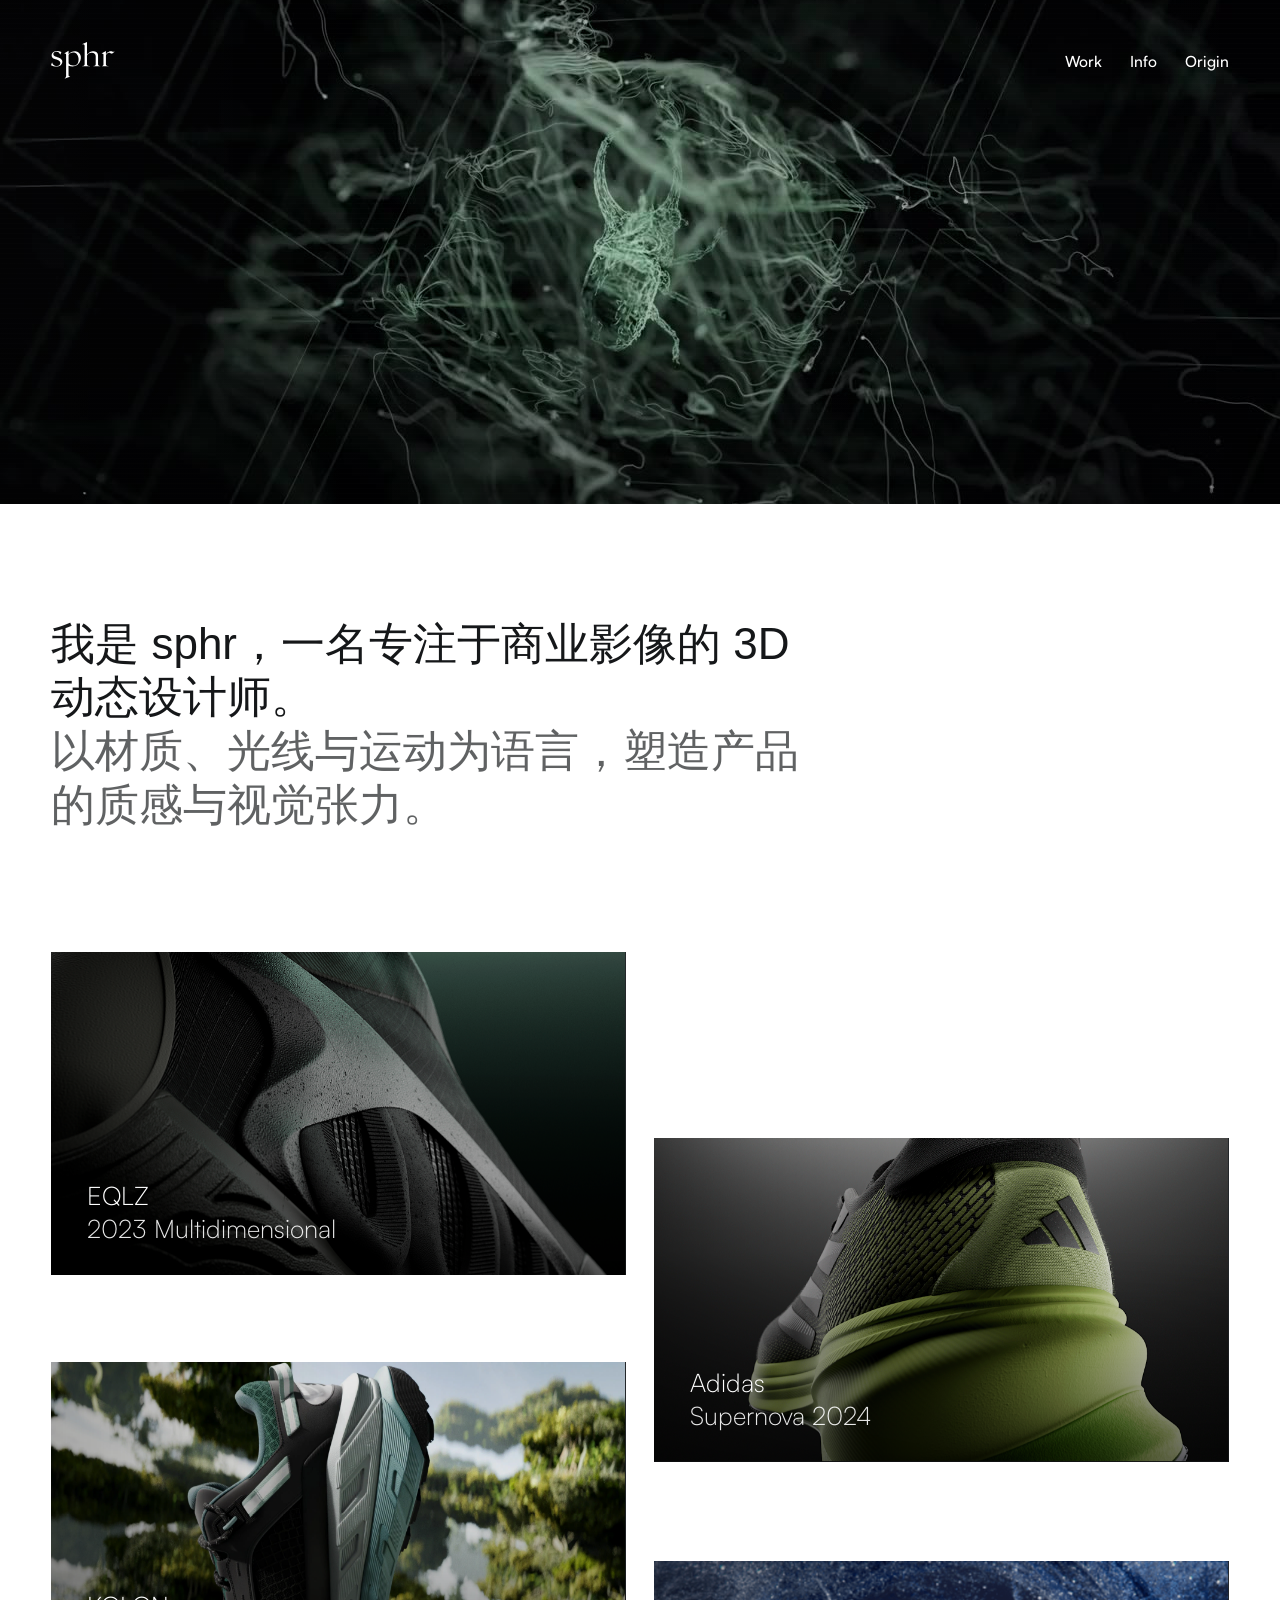
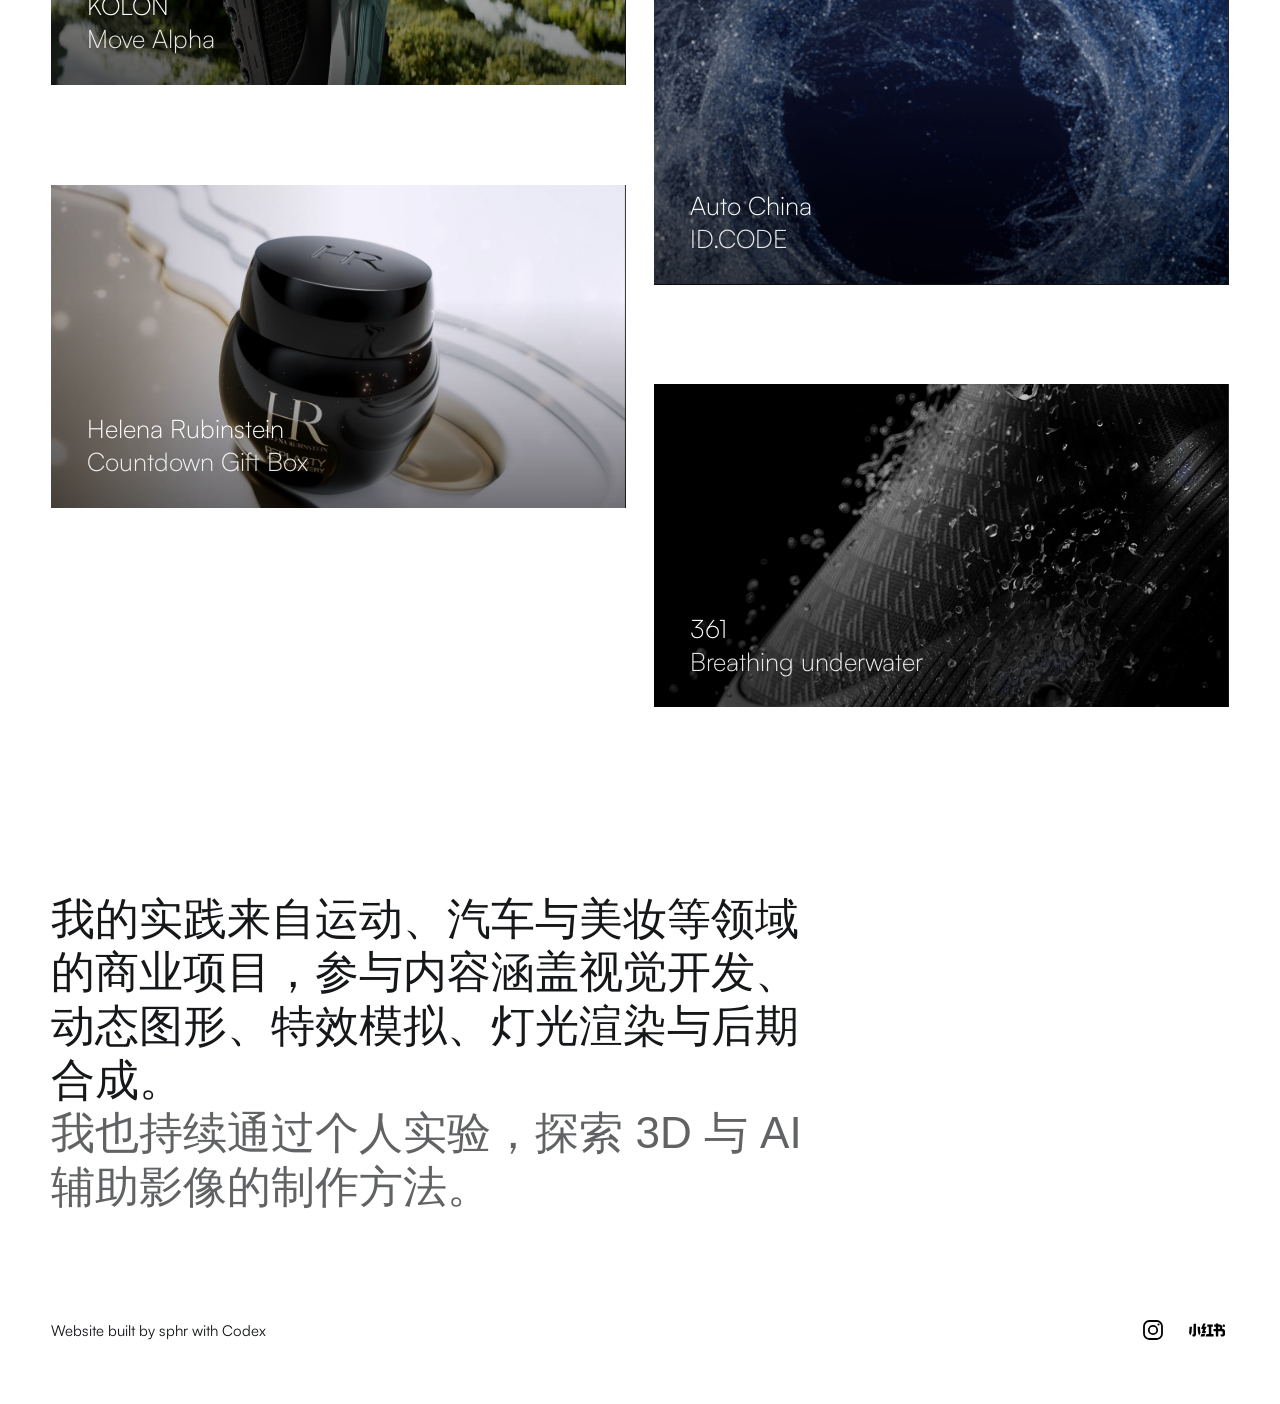
==== 361/index.html @ bd8c1bbf "Prepare canonical portfolio root for the sphr.top custom domain" ====
<!doctype html>
<html lang="zh-CN" data-entry-variant="single-document">
  <head>
    <meta charset="utf-8">
    <meta name="viewport" content="width=device-width, initial-scale=1">
    <title>sphr</title>
    <meta name="description" content="LvSchopenhauer's cinematic personal portfolio for design, technology and moving image work.">
    <link rel="icon" href="/assets/sphr.svg" type="image/svg+xml">
    <link rel="preload" as="image" href="/assets/hero-poster.jpg" fetchpriority="high">
    <style data-inline-source="css/styles.css">
@font-face {
  font-family: "Satoshi";
  src: url("/assets/fonts/satoshi/Satoshi-Light.woff2") format("woff2");
  font-weight: 300;
  font-style: normal;
  font-display: swap;
}

@font-face {
  font-family: "Satoshi";
  src: url("/assets/fonts/satoshi/Satoshi-Regular.woff2") format("woff2");
  font-weight: 400;
  font-style: normal;
  font-display: swap;
}

@font-face {
  font-family: "Satoshi";
  src: url("/assets/fonts/satoshi/Satoshi-Medium.woff2") format("woff2");
  font-weight: 500;
  font-style: normal;
  font-display: swap;
}

:root {
  --ink: #151719;
  --muted: rgba(21, 23, 25, 0.68);
  --paper: #fff;
  --white: #fff;
  --line: rgba(21, 23, 25, 0.18);
  --accent: #fe8076;
  --origin-bg: #191919;
  --origin-fg: #a3a3a3;
  --ease: cubic-bezier(0.165, 0.84, 0.44, 1);
  --pingfang: "PingFang SC", "PingFang TC", "Microsoft YaHei", "Noto Sans CJK SC", Arial, sans-serif;
  --satoshi: Satoshi, "Satoshi Regular", var(--pingfang);
}

.local-edit-link { position: fixed; bottom: 22px; right: 24px; z-index: 50; padding: 10px 16px; border: 1px solid #ffffff50; border-radius: 6px; color: #fff; background: #171b18dd; font: 12px/1.5 var(--satoshi); backdrop-filter: blur(10px); }
.local-edit-link[hidden] { display: none; }
.project-media-caption { margin: 12px 0 0; font: 13px/1.7 var(--pingfang); color: #b0b0b0; text-align: center; }
.project-video[hidden] { display: none; }
.project-player[hidden], .project-video-switch[hidden], .project-video iframe[hidden], .project-video video[hidden], .project-playback-error[hidden] { display: none; }
.editor-preview { scroll-behavior: auto; }

* {
  box-sizing: border-box;
}

html {
  scroll-behavior: smooth;
  overflow-x: hidden;
}

body {
  margin: 0;
  font-family: var(--satoshi);
  background: var(--paper);
  color: var(--ink);
  opacity: 0;
  overflow-x: hidden;
  transition: opacity 600ms ease;
}

body.loaded {
  opacity: 1;
}

body.project-active {
  background: #000;
}

body.origin-active {
  background: var(--origin-bg);
}

body.info-active {
  background: #191919;
}

body.admin-active {
  background: #f4f1eb;
}

html.menu-open,
body.menu-open {
  overflow: hidden;
}

a {
  color: inherit;
  text-decoration: none;
}

img {
  display: block;
  width: 100%;
}

.site-header {
  position: fixed;
  inset: 0 0 auto;
  z-index: 30;
  display: flex;
  align-items: center;
  justify-content: space-between;
  gap: 28px;
  padding: clamp(24px, 4vw, 42px) clamp(20px, 4vw, 52px);
  color: var(--white);
  pointer-events: none;
  transition: color 350ms ease, transform 650ms var(--ease), opacity 650ms var(--ease);
  transform: translateY(-24px);
  opacity: 0;
}

body.loaded .site-header {
  transform: translateY(0);
  opacity: 1;
}

.site-header.on-paper,
.site-header.case-mode {
  color: var(--ink);
}

body.project-active .site-header {
  color: var(--white);
}

body.origin-active .site-header {
  color: var(--origin-fg);
}

body.info-active .site-header {
  color: var(--white);
}

body.admin-active .site-header {
  color: var(--ink);
}

.brand {
  pointer-events: auto;
}

.brand {
  display: block;
  width: clamp(62px, 5vw, 82px);
  position: relative;
  z-index: 32;
  transition: opacity 300ms ease;
}

.brand img {
  display: block;
  width: 100%;
  height: auto;
  filter: invert(1);
  transition: filter 350ms ease;
}

.site-header.on-paper .brand img {
  filter: none;
}

body.origin-active .brand img {
  opacity: 0;
}

body.origin-active .brand::after {
  content: "";
  position: absolute;
  inset: 0;
  background: var(--origin-fg);
  mask: url("/assets/sphr.svg") center / contain no-repeat;
  -webkit-mask: url("/assets/sphr.svg") center / contain no-repeat;
  pointer-events: none;
}

body.info-active .site-header.on-paper .brand img,
body.info-active .brand img {
  opacity: 1;
  filter: invert(1);
}

body.info-active .brand::after {
  content: none;
}

.info-page {
  min-height: 100vh;
  background: #191919;
}

.route-status:not([hidden]) {
  min-height: 100vh;
  min-height: 100svh;
  display: grid;
  align-content: center;
  justify-items: center;
  gap: 20px;
  padding: 120px 24px 64px;
  color: #e4e4df;
  background: #000;
  font: 15px/1.6 var(--pingfang);
}

.route-status p { margin: 0; }
.route-status button {
  min-height: 44px;
  padding: 10px 24px;
  border: 1px solid #777;
  border-radius: 4px;
  background: transparent;
  color: inherit;
  font: inherit;
  cursor: pointer;
}
.route-status a { color: #aaa; font-size: 13px; }

.info-portal {
  min-height: 100vh;
  min-height: 100svh;
  display: grid;
  place-items: center;
  padding: 140px 24px 90px;
  color: #e4e4df;
}

.verse-portal {
  --cube-size: clamp(140px, 18vw, 200px);
  --cube-depth: calc(var(--cube-size) / 2);
  display: grid;
  justify-items: center;
  gap: 56px;
  padding: 28px;
  border-radius: 4px;
}

.verse-portal:focus-visible {
  outline: 1px solid #e4e4df;
  outline-offset: 12px;
}

.verse-object {
  position: relative;
  display: block;
  width: calc(var(--cube-size) * 1.5);
  height: calc(var(--cube-size) * 1.5);
  perspective: 1000px;
}

.verse-shadow {
  position: absolute;
  left: 12%;
  bottom: -8%;
  width: 76%;
  height: 18%;
  background: #000;
  border-radius: 50%;
  filter: blur(18px);
  opacity: 0.4;
  transition: transform 700ms var(--ease), opacity 700ms var(--ease);
}

.verse-cube {
  position: absolute;
  inset: 0;
  margin: auto;
  width: var(--cube-size);
  height: var(--cube-size);
  transform-style: preserve-3d;
  transform: rotateX(-17deg) rotateY(-29deg) rotateZ(-3deg);
  transition: transform 900ms var(--ease);
}

.verse-cube-face {
  position: absolute;
  inset: 0;
  display: grid;
  place-items: center;
  backface-visibility: hidden;
  border: 1px solid rgba(255, 255, 255, 0.06);
}

.verse-cube-front {
  background: linear-gradient(145deg, #e0e1dc, #bfc2ba);
  transform: translateZ(var(--cube-depth));
}

.verse-cube-front > span {
  padding-bottom: 0.12em;
  color: #70766a;
  font-size: calc(var(--cube-size) * 0.24);
  font-weight: 400;
  letter-spacing: -0.06em;
}

.verse-cube-back { background: #9b9e95; transform: rotateY(180deg) translateZ(var(--cube-depth)); }
.verse-cube-right { background: #a3a79c; transform: rotateY(90deg) translateZ(var(--cube-depth)); }
.verse-cube-left { background: #8c9185; transform: rotateY(-90deg) translateZ(var(--cube-depth)); }
.verse-cube-top { background: linear-gradient(135deg, #f3f3ee, #d6d8d0); transform: rotateX(90deg) translateZ(var(--cube-depth)); }
.verse-cube-bottom { background: #858a7e; transform: rotateX(-90deg) translateZ(var(--cube-depth)); }

.verse-label {
  display: grid;
  justify-items: center;
  gap: 10px;
}

.verse-name {
  display: inline-flex;
  align-items: center;
  gap: 9px;
  font-size: 18px;
  font-weight: 400;
  letter-spacing: -0.02em;
}

.verse-name svg {
  width: 12px;
  height: 12px;
  fill: none;
  stroke: currentColor;
  stroke-width: 1.2;
}

.verse-address {
  color: #92968e;
  font-size: 11px;
  letter-spacing: 0.08em;
}

.verse-portal:focus-visible .verse-cube {
  transform: translateY(-10px) rotateX(-24deg) rotateY(-39deg) rotateZ(-1deg);
}

@media (hover: hover) and (pointer: fine) {
  .verse-portal:hover .verse-cube {
    transform: translateY(-10px) rotateX(-24deg) rotateY(-39deg) rotateZ(-1deg);
  }

  .verse-portal:hover .verse-shadow {
    transform: scale(0.9);
    opacity: 0.28;
  }
}

@media (prefers-reduced-motion: reduce) {
  .verse-portal:hover .verse-cube,
  .verse-portal:focus-visible .verse-cube {
    transform: rotateX(-17deg) rotateY(-29deg) rotateZ(-3deg);
  }
}

.admin-page {
  min-height: 100vh;
  background: #f4f1eb;
  color: var(--ink);
  padding: clamp(96px, 10vw, 140px) clamp(20px, 3vw, 42px) 64px;
}

.admin-shell {
  display: grid;
  grid-template-columns: minmax(150px, 190px) minmax(0, 1fr);
  gap: clamp(18px, 3vw, 42px);
  max-width: 1480px;
  margin: 0 auto;
}

.admin-toolbox {
  position: sticky;
  top: 96px;
  display: grid;
  gap: 10px;
}

.admin-toolbox p:first-child {
  margin: 0 0 12px;
  color: var(--muted);
  font-size: 13px;
  letter-spacing: 0.08em;
  text-transform: uppercase;
}

.admin-project-tabs {
  display: grid;
  gap: 6px;
  margin: 0 0 12px;
}

.admin-project-tabs button {
  justify-content: start;
  text-align: left;
}

.admin-project-tabs button.active {
  background: var(--ink);
  color: var(--white);
}

.admin-form {
  display: grid;
  gap: 18px;
  min-width: 0;
}

.admin-fields {
  display: none;
}

.admin-canvas {
  overflow: hidden;
  border-radius: 8px;
  background: #050505;
  color: var(--white);
  box-shadow: 0 24px 80px rgba(21, 23, 25, 0.16);
}

.admin-canvas.placing {
  cursor: crosshair;
}

.admin-placement-ghost {
  position: fixed;
  top: 0;
  left: 0;
  z-index: 999;
  display: grid;
  place-items: center;
  width: 118px;
  height: 54px;
  border: 1px dashed rgba(21, 23, 25, 0.64);
  border-radius: 4px;
  background: rgba(244, 241, 235, 0.92);
  color: var(--ink);
  font-size: 13px;
  pointer-events: none;
}

.admin-placement-ghost.image {
  width: 154px;
  height: 88px;
}

.admin-canvas-hero {
  position: relative;
  aspect-ratio: 16 / 9;
  min-height: 320px;
  overflow: hidden;
  background: #111;
}

.admin-canvas-hero img {
  width: 100%;
  height: 100%;
  object-fit: cover;
}

.admin-canvas-hero button {
  position: absolute;
  right: 18px;
  bottom: 18px;
  min-height: 40px;
  border: 1px solid rgba(255,255,255,0.72);
  border-radius: 6px;
  background: rgba(0,0,0,0.46);
  color: var(--white);
  font: inherit;
  font-size: 13px;
  padding: 11px 13px;
  cursor: pointer;
}

.admin-canvas-story {
  display: grid;
  place-items: center;
  padding: clamp(86px, 12vw, 150px) 0 clamp(96px, 14vw, 180px);
  text-align: center;
}

.admin-canvas-story h2 {
  margin: 0 0 24px;
  font-size: clamp(31px, 3.2vw, 40px);
  line-height: 1.05;
  font-weight: 400;
  letter-spacing: 0;
}

.admin-canvas-story h2 span,
.admin-canvas-story h2 em {
  display: block;
  font-style: normal;
}

.admin-canvas-story h2 em {
  margin-bottom: 10px;
  font-weight: 400;
  color: var(--white);
}

.admin-canvas-copy {
  max-width: 520px;
  font-family: var(--pingfang);
}

.admin-canvas-copy p {
  margin: 0 auto 30px;
  color: var(--white);
  font-size: clamp(16px, 1.25vw, 18px);
  font-weight: 350;
  line-height: 1.5;
}

[contenteditable="true"] {
  outline: 1px dashed transparent;
  outline-offset: 6px;
  cursor: text;
}

[contenteditable="true"]:focus {
  outline-color: rgba(255,255,255,0.62);
}

.admin-block-editor {
  display: grid;
  gap: 12px;
  padding: 0 clamp(20px, 5vw, 70px) clamp(48px, 7vw, 92px);
}

.admin-block-header {
  display: block;
}

.admin-block-header > span {
  color: var(--muted);
  font-size: 13px;
  letter-spacing: 0.06em;
  text-transform: uppercase;
}

.admin-toolbox button,
.admin-toolbox a {
  min-height: 34px;
  border: 1px solid rgba(21, 23, 25, 0.26);
  border-radius: 6px;
  background: transparent;
  color: var(--ink);
  font: inherit;
  font-size: 13px;
  padding: 8px 10px;
  cursor: pointer;
  text-align: center;
}

.admin-toolbox button.active {
  background: var(--ink);
  color: var(--white);
}

.admin-block-list {
  display: grid;
  grid-template-columns: repeat(2, minmax(0, 1fr));
  gap: clamp(18px, 2vw, 32px);
  min-height: 180px;
  padding: 12px 0;
}

.admin-block {
  position: relative;
  display: grid;
  grid-column: span var(--block-span, 2);
  justify-self: center;
  justify-items: center;
  gap: 10px;
  width: var(--block-width, 100%);
  padding: 8px;
  border: 1px dashed transparent;
  border-radius: 4px;
  background: transparent;
  cursor: grab;
}

.admin-block.image {
  width: 100%;
}

.admin-block.image.wide-image,
.admin-block.image.centered-image {
  grid-column: 1 / -1;
  width: var(--block-width, 100%);
}

.admin-block:focus-within,
.admin-block.dragging {
  border-color: rgba(255,255,255,0.44);
}

.admin-block.dragging {
  opacity: 0.42;
}

.admin-block-remove {
  position: absolute;
  top: -12px;
  right: -12px;
  z-index: 2;
  display: grid;
  place-items: center;
  width: 26px;
  height: 26px;
  padding: 0;
  border: 1px solid rgba(255,255,255,0.34);
  border-radius: 50%;
  background: rgba(5,5,5,0.72);
  color: rgba(255,255,255,0.92);
  font: inherit;
  font-family: Arial, sans-serif;
  font-size: 15px;
  line-height: 1;
  cursor: pointer;
  opacity: 0;
  pointer-events: none;
  backdrop-filter: blur(10px);
  transition: opacity 180ms ease, transform 180ms ease, border-color 180ms ease, background 180ms ease;
}

.admin-block:hover .admin-block-remove,
.admin-block:focus-within .admin-block-remove {
  opacity: 1;
  pointer-events: auto;
}

.admin-block-remove:hover {
  border-color: rgba(255,255,255,0.72);
  background: rgba(255,255,255,0.16);
  transform: scale(1.04);
}

.admin-block-text {
  width: 100%;
  min-height: 1.5em;
  border: 0;
  background: transparent;
  color: var(--white);
  font-family: var(--pingfang);
  font-size: var(--text-size, 24px);
  font-weight: var(--text-weight, 400);
  line-height: 1.5;
  padding: 6px;
  outline: none;
  text-align: center;
  white-space: pre-wrap;
}

.admin-block-text:focus {
  outline: 1px dashed rgba(255,255,255,0.5);
  outline-offset: 4px;
}

.admin-block-text:empty::before {
  content: attr(data-placeholder);
  color: rgba(255,255,255,0.36);
}

.admin-block-controls {
  display: none;
  grid-template-columns: repeat(2, minmax(86px, 1fr));
  gap: 8px;
  width: min(260px, 100%);
  color: rgba(255,255,255,0.54);
  font-size: 11px;
  letter-spacing: 0.08em;
  text-transform: uppercase;
}

.admin-block:focus-within .admin-block-controls {
  display: grid;
}

.admin-block-controls label {
  display: grid;
  gap: 5px;
}

.admin-block-controls input,
.admin-block-controls select,
.admin-size-control select {
  width: 100%;
  min-height: 30px;
  border: 1px solid rgba(255,255,255,0.22);
  border-radius: 4px;
  background: rgba(255,255,255,0.08);
  color: var(--white);
  font: inherit;
  font-size: 12px;
  padding: 4px 6px;
}

.admin-block label > span,
.admin-block .admin-upload span {
  color: rgba(255,255,255,0.54);
  font-size: 12px;
  letter-spacing: 0.08em;
  text-transform: uppercase;
}

.admin-block input[type="file"] {
  color: rgba(255,255,255,0.74);
  font: inherit;
  font-size: 13px;
}

.admin-block img,
.admin-block video {
  width: 100%;
  aspect-ratio: var(--image-ratio, 16 / 9);
  height: auto;
  object-fit: cover;
  background: #151719;
}

.admin-size-control {
  display: grid;
  gap: 6px;
  color: rgba(255,255,255,0.54);
  font-size: 12px;
  letter-spacing: 0.08em;
  text-transform: uppercase;
}

.admin-size-control input {
  width: 100%;
}

.admin-size-control input[type="range"] {
  cursor: ew-resize;
  touch-action: pan-x;
}

.admin-actions {
  display: flex;
  flex-wrap: wrap;
  gap: 10px;
  align-items: center;
}

.admin-actions button,
.admin-actions a {
  min-height: 42px;
  border: 1px solid var(--ink);
  border-radius: 6px;
  background: var(--ink);
  color: var(--white);
  font: inherit;
  font-size: 14px;
  line-height: 1;
  padding: 13px 16px;
  cursor: pointer;
}

.admin-actions button[type="button"],
.admin-actions a {
  background: transparent;
  color: var(--ink);
}

.admin-status {
  min-height: 22px;
  margin: 0;
  color: var(--muted);
  font-size: 14px;
}

.site-nav {
  display: flex;
  gap: clamp(18px, 2.2vw, 34px);
  pointer-events: auto;
  font-family: var(--satoshi);
  font-size: clamp(14px, 1.2vw, 17px);
  font-weight: 500;
  line-height: 1.2;
}

.site-nav a:hover {
  text-decoration: underline;
}

.menu-toggle {
  display: none;
  position: relative;
  z-index: 33;
  width: 34px;
  height: 24px;
  padding: 0;
  border: 0;
  background: transparent;
  color: inherit;
  cursor: pointer;
  pointer-events: auto;
}

.menu-toggle span {
  position: absolute;
  left: 0;
  width: 34px;
  height: 2px;
  background: currentColor;
  transition: transform 300ms ease, opacity 220ms ease, top 300ms ease;
}

.menu-toggle span:nth-child(1) {
  top: 1px;
}

.menu-toggle span:nth-child(2) {
  top: 11px;
}

.menu-toggle span:nth-child(3) {
  top: 21px;
}

.hero {
  position: relative;
  height: clamp(430px, 56vh, 660px);
  min-height: 0;
  overflow: visible;
  background: transparent;
  pointer-events: none;
}

.hero-media {
  position: fixed;
  top: 0;
  left: 0;
  width: 100%;
  height: clamp(430px, 56vh, 660px);
  z-index: 1;
  pointer-events: none;
  background: transparent;
  opacity: var(--hero-media-opacity, 1);
  will-change: opacity;
}

.hero-media video,
.hero-media img {
  display: block;
  width: 100%;
  height: 100%;
  object-fit: cover;
  object-position: center;
  transform: none;
  animation: none;
  filter: saturate(0.9) contrast(1.05);
}

.hero-media::after {
  content: "";
  position: absolute;
  inset: 0;
  z-index: 2;
  background: linear-gradient(180deg, rgba(0,0,0,0.18), rgba(0,0,0,0.08) 48%, rgba(0,0,0,0.38));
  pointer-events: none;
}

.hero-play:not([hidden]) {
  position: absolute;
  left: 4vw;
  bottom: 24px;
  z-index: 4;
  display: grid;
  place-items: center;
  width: 44px;
  height: 44px;
  padding: 0;
  border: 1px solid #ffffff80;
  border-radius: 50%;
  color: #fff;
  background: #0006;
  cursor: pointer;
  pointer-events: auto;
}
.hero-play svg { width: 22px; height: 22px; fill: currentColor; }
.hero-play:focus-visible { outline: 2px solid currentColor; outline-offset: 4px; }

.scanlines {
  position: absolute;
  inset: 0;
  background:
    linear-gradient(90deg, rgba(255,255,255,0.04), transparent 28%, rgba(255,255,255,0.02) 52%, transparent),
    repeating-linear-gradient(0deg, rgba(255,255,255,0.03), rgba(255,255,255,0.03) 1px, transparent 1px, transparent 5px);
  mix-blend-mode: screen;
  opacity: calc(0.26 * var(--hero-media-opacity, 1));
  animation: shimmer 9s linear infinite;
}

main,
.site-footer {
  position: relative;
  z-index: 3;
  background: transparent;
}

.intro,
.work-grid,
.statement,
.social-links,
.research-block,
.contact-cta,
.site-footer {
  position: relative;
  z-index: 3;
}

.intro {
  font-family: var(--pingfang);
  padding: clamp(76px, 8.8vw, 116px) 4vw clamp(64px, 8.2vw, 108px);
}

.intro h1,
.intro p {
  max-width: 790px;
  margin: 0;
  font-size: clamp(30px, 3.55vw, 44px);
  line-height: 1.22;
  font-weight: 400;
  letter-spacing: 0;
}

.intro h1 {
  font-weight: 500;
}

.intro p {
  color: var(--muted);
  font-weight: 300;
}

.work-grid {
  display: flex;
  flex-wrap: wrap;
  align-items: flex-start;
  width: 100%;
  margin: 0;
  column-gap: clamp(20px, 2.25vw, 72px);
  row-gap: 0;
  padding: clamp(72px, 8vw, 118px) 4vw clamp(54px, 7vw, 92px);
  overflow: visible;
}

.project-card {
  flex: 0 0 calc((100% - clamp(20px, 2.25vw, 72px)) / 2);
  min-width: 0;
  padding: 0;
}

.project-card:nth-child(odd) {
  margin-top: clamp(-110px, -7.8vw, -74px);
}

.project-card:nth-child(even) {
  margin-top: clamp(74px, 7.8vw, 110px);
}

.project-card:first-child {
  margin-top: clamp(-96px, -6.8vw, -64px);
}

.project-card a {
  display: block;
  width: 100%;
  aspect-ratio: 16 / 9;
  padding: 0;
  border: 0;
  background: #25282b;
  color: var(--white);
  cursor: pointer;
  position: relative;
  overflow: clip;
  text-align: left;
  font: inherit;
  isolation: isolate;
  transform: translateZ(0);
  transition: transform 300ms ease-in-out;
}

.thumb {
  display: block;
  height: 100%;
  background-size: cover;
  background-position: center;
  background-repeat: no-repeat;
  transform: scale(1);
  transition: transform 4s ease-in-out, opacity 350ms ease, filter 350ms ease;
  will-change: transform;
}

.cover-1 { --cover-image: url("/assets/covers/cover_1.home.webp"); background-position: 50% 50%; }
.cover-2 { --cover-image: url("/assets/covers/cover_2.home.webp"); background-position: 50% 50%; }
.cover-3 { --cover-image: url("/assets/covers/cover_3.home.webp"); background-position: 52% 50%; }
.cover-4 { --cover-image: url("/assets/covers/cover_4.home.webp"); background-position: 50% 48%; }
.cover-5 { --cover-image: url("/assets/covers/cover_5.home.webp"); background-position: 48% 50%; }
.cover-6 {
  --cover-image: url("/assets/covers/cover_6.home.webp");
  background-size: calc(100% * 1094 / 1074) auto;
  background-position: right center;
}
.thumb.is-cover-ready { background-image: var(--cover-image); }

.project-card a::after {
  content: "";
  position: absolute;
  inset: 0;
  z-index: 1;
  background:
    linear-gradient(180deg, rgba(0,0,0,0.02) 35%, rgba(0,0,0,0.66) 100%),
    linear-gradient(90deg, rgba(0,0,0,0.34), transparent 52%);
  opacity: 0.82;
  transition: opacity 450ms ease;
  pointer-events: none;
}

.project-card a:hover,
.project-card a:focus-visible {
  transform: translateZ(0);
  outline: 0;
}

.project-card a:hover::after,
.project-card a:focus-visible::after {
  opacity: 1;
}

.project-card a:hover .thumb,
.project-card a:focus-visible .thumb {
  transform: scale(1.095);
  filter: contrast(1.06) saturate(1.04);
}

.caption {
  position: absolute;
  left: clamp(26px, 3vw, 36px);
  bottom: clamp(22px, 3vw, 30px);
  z-index: 2;
  display: flex;
  flex-direction: column;
  gap: 0;
  max-width: calc(100% - clamp(52px, 6vw, 72px));
  font-size: clamp(24px, 2vw, 30px);
  line-height: 1.28;
  transform: translateY(0);
  transition: transform 450ms ease, opacity 350ms ease;
}

.caption strong,
.caption em {
  font-style: normal;
  font-weight: 300;
  text-shadow: 0 8px 30px rgba(0,0,0,0.35);
}

.caption em {
  position: relative;
  width: max-content;
  max-width: 100%;
  color: rgba(255,255,255,0.9);
}

.caption em::after {
  content: "";
  position: absolute;
  left: 0;
  right: 0;
  bottom: -7px;
  height: 2px;
  background: #2f8cff;
  opacity: 0;
  transition: opacity 260ms ease;
}

.project-card a:hover .caption,
.project-card a:focus-visible .caption {
  transform: translateY(0);
}

.project-card a:hover .caption em::after,
.project-card a:focus-visible .caption em::after {
  opacity: 1;
}

.statement {
  font-family: var(--pingfang);
  padding: clamp(52px, 7.4vw, 96px) 4vw;
}

.statement h2 {
  max-width: 790px;
  margin: 0;
  font-size: clamp(30px, 3.55vw, 44px);
  line-height: 1.22;
  font-weight: 500;
  letter-spacing: 0;
}

.contact-cta h2 {
  max-width: 920px;
  margin: 0;
  font-size: clamp(31px, 4.2vw, 60px);
  line-height: 1.18;
  font-weight: 500;
}

.statement span {
  display: block;
  color: var(--muted);
  font-weight: 300;
}

.home-footer {
  display: flex;
  justify-content: space-between;
  align-items: center;
  gap: 24px;
  padding: 0 4vw clamp(28px, 4vw, 52px);
}

.social-links {
  display: flex;
  justify-content: flex-end;
  align-items: center;
  gap: 10px;
  padding: 0 4vw clamp(28px, 4vw, 52px);
}

.home-footer .social-links {
  padding: 0;
}

.social-links a {
  display: inline-flex;
  align-items: center;
  justify-content: center;
  width: 44px;
  height: 44px;
  border-radius: 8px;
  color: var(--ink);
  transition: opacity 160ms ease;
}

.social-links img {
  width: 24px;
  height: 24px;
  display: block;
  object-fit: contain;
}

.social-link-xiaohongshu img {
  width: 36px;
  height: 36px;
}

.social-links a:hover,
.social-links a:focus-visible {
  opacity: 0.62;
}

.social-links a:focus-visible {
  outline: 2px solid currentColor;
  outline-offset: 2px;
}

.research-block {
  display: grid;
  grid-template-columns: repeat(2, minmax(0, 1fr));
  gap: 4vw;
  width: 100%;
  max-width: 1440px;
  margin: 0 auto;
  padding: 0 4vw clamp(52px, 7vw, 88px);
}

.research-block div {
  border-top: 1px solid var(--line);
  padding-top: 20px;
}

.research-block p,
.research-block li,
.site-footer p,
.site-footer a {
  font-size: clamp(17px, 1.7vw, 22px);
  line-height: 1.45;
}

.research-block p {
  margin: 0 0 20px;
  color: var(--muted);
}

.research-block ul {
  margin: 0;
  padding: 0;
  list-style: none;
}

.research-block li {
  margin: 6px 0;
}

.contact-cta {
  padding: clamp(48px, 6.8vw, 86px) 4vw;
}

.contact-cta a {
  border-bottom: 0.08em solid var(--accent);
}

.origin-page {
  min-height: 100vh;
  background: var(--origin-bg);
  color: var(--origin-fg);
  font-family: var(--pingfang);
  --origin-margin: 20px;
  --origin-gutter: 20px;
  --origin-grid: calc(100vw - (var(--origin-margin) * 2));
  --origin-col: calc((var(--origin-grid) + var(--origin-gutter)) / 4);
  --origin-col-1: calc((var(--origin-col) * 1) - var(--origin-gutter));
  --origin-col-3: calc((var(--origin-col) * 3) - var(--origin-gutter));
  --origin-section-top: 170px;
  --origin-section-gap: 100px;
}

.origin-page p,
.origin-page h1,
.origin-page h2,
.origin-page figure {
  margin: 0;
}

.origin-page figure {
  min-width: 0;
}

.origin-page img {
  width: 100%;
  height: 100%;
  object-fit: cover;
  background: #242424;
}

.latin {
  font-family: var(--satoshi);
}

.origin-index {
  color: var(--origin-fg);
  font-family: var(--satoshi);
  font-size: clamp(12px, 1vw, 14px);
  font-weight: 400;
  line-height: 1.2;
  letter-spacing: 0.08em;
  text-transform: uppercase;
}

.origin-hero > .origin-index {
  width: var(--origin-col-1);
  padding-top: 0.18em;
  color: var(--origin-fg);
  font-size: clamp(20px, 2.1vw, 36px);
  font-weight: 500;
  line-height: 1.2;
  letter-spacing: 0;
  text-transform: none;
}

.origin-hero {
  display: flex;
  flex-wrap: wrap;
  align-items: flex-start;
  gap: 0 var(--origin-gutter);
  padding: var(--origin-section-top) var(--origin-margin) var(--origin-section-gap);
}

.origin-hero-copy {
  flex: 1 1 0;
  max-width: none;
  margin-bottom: var(--origin-section-gap);
}

.origin-hero-copy h1 {
  max-width: none;
  font-size: clamp(22px, 2vw, 34px);
  line-height: 1.42;
  font-weight: 500;
  letter-spacing: 0;
}

.origin-hero-copy h1 .latin {
  display: inline;
  font-family: var(--satoshi);
  font-weight: 500;
}

.origin-hero-copy > p:last-child {
  max-width: 680px;
  margin-top: clamp(32px, 4.6vw, 64px);
  color: var(--muted);
  font-size: clamp(20px, 1.9vw, 28px);
  line-height: 1.44;
  font-weight: 300;
}

.origin-hero-figure {
  flex: 0 0 var(--origin-col-3);
  width: var(--origin-col-3);
  max-width: none;
  margin: 0 0 var(--origin-section-gap);
}

.origin-hero-figure img {
  aspect-ratio: 4 / 3;
  filter: grayscale(1) contrast(1.05);
  object-position: center 8%;
}

.origin-page figcaption {
  max-width: 420px;
  margin-top: 12px;
  color: var(--origin-fg);
  font-family: var(--satoshi);
  font-size: clamp(11px, 0.85vw, 13px);
  line-height: 1.45;
}

.origin-thesis {
  display: grid;
  grid-template-columns: repeat(12, minmax(0, 1fr));
  column-gap: clamp(16px, 2.4vw, 34px);
  padding: clamp(70px, 9vw, 128px) 4vw;
  border-top: 1px solid var(--line);
  border-bottom: 1px solid var(--line);
}

.origin-thesis > .origin-index {
  grid-column: 1 / 4;
  padding-top: clamp(8px, 0.8vw, 12px);
}

.origin-thesis > div {
  grid-column: 4 / 12;
  max-width: 980px;
}

.origin-thesis h2 {
  font-size: clamp(28px, 4.3vw, 64px);
  line-height: 1.12;
  font-weight: 400;
  letter-spacing: 0;
}

.origin-thesis div p {
  max-width: 680px;
  margin-top: clamp(28px, 4vw, 54px);
  color: var(--muted);
  font-size: clamp(19px, 1.75vw, 26px);
  line-height: 1.48;
  font-weight: 300;
}

.origin-wordmark {
  padding: clamp(72px, 9vw, 130px) 4vw;
  overflow: hidden;
  border-bottom: 1px solid var(--line);
}

.origin-wordmark p,
.origin-wordmark strong,
.origin-wordmark em {
  display: block;
  margin: 0;
  font-family: var(--satoshi);
  line-height: 0.92;
  letter-spacing: 0;
}

.origin-wordmark p {
  color: rgba(21, 23, 25, 0.22);
  font-size: clamp(38px, 7.8vw, 118px);
  font-weight: 300;
  white-space: nowrap;
}

.origin-wordmark span {
  display: block;
  width: clamp(72px, 9vw, 132px);
  height: 1px;
  margin: clamp(24px, 4vw, 54px) 0;
  background: var(--ink);
}

.origin-wordmark strong {
  color: var(--ink);
  font-size: clamp(72px, 15vw, 230px);
  font-weight: 400;
  white-space: nowrap;
}

.origin-wordmark em {
  margin-top: clamp(18px, 2.8vw, 40px);
  color: rgba(21, 23, 25, 0.42);
  font-size: clamp(38px, 8vw, 120px);
  font-style: normal;
  font-weight: 300;
}

.origin-concepts {
  display: grid;
  grid-template-columns: repeat(12, minmax(0, 1fr));
  gap: clamp(36px, 5vw, 78px) clamp(16px, 2.4vw, 34px);
  padding: clamp(82px, 10vw, 144px) 4vw clamp(70px, 9vw, 120px);
}

.origin-concept {
  border-top: 1px solid var(--line);
  padding-top: clamp(16px, 2vw, 26px);
}

.origin-concept:nth-child(1),
.origin-concept:nth-child(3) {
  grid-column: 1 / 6;
}

.origin-concept:nth-child(2),
.origin-concept:nth-child(4) {
  grid-column: 8 / 13;
  transform: translateY(clamp(32px, 5vw, 72px));
}

.origin-concept span {
  display: block;
  color: rgba(21, 23, 25, 0.48);
  font-family: var(--satoshi);
  font-size: clamp(12px, 0.95vw, 14px);
  font-weight: 400;
  line-height: 1.2;
  letter-spacing: 0.08em;
  text-transform: uppercase;
}

.origin-concept h2 {
  margin-top: clamp(24px, 3vw, 38px);
  font-size: clamp(31px, 4.2vw, 62px);
  line-height: 1.04;
  font-weight: 500;
  letter-spacing: 0;
}

.origin-concept p {
  max-width: 580px;
  margin-top: clamp(18px, 2vw, 28px);
  color: var(--muted);
  font-size: clamp(17px, 1.45vw, 22px);
  line-height: 1.55;
  font-weight: 300;
}

.origin-archive {
  display: grid;
  grid-template-columns: repeat(12, minmax(0, 1fr));
  column-gap: clamp(16px, 2.4vw, 34px);
  row-gap: clamp(42px, 6vw, 86px);
  padding: clamp(70px, 9vw, 126px) 4vw;
  background: #efefed;
}

.origin-archive-item {
  color: var(--ink);
}

.origin-archive-book {
  grid-column: 1 / 7;
}

.origin-archive-book img {
  aspect-ratio: 1.24 / 1;
  object-fit: cover;
  object-position: center;
  filter: saturate(0.82) contrast(1.02);
}

.origin-archive-note {
  grid-column: 8 / 13;
  align-self: center;
  padding: clamp(8px, 2vw, 22px) 0;
}

.origin-archive-note h2 {
  margin-top: clamp(18px, 2.5vw, 32px);
  font-size: clamp(38px, 5.8vw, 86px);
  line-height: 0.98;
  font-weight: 400;
}

.origin-archive-note p:last-child {
  max-width: 520px;
  margin-top: clamp(22px, 3vw, 38px);
  color: var(--muted);
  font-size: clamp(18px, 1.55vw, 23px);
  line-height: 1.52;
  font-weight: 300;
}

.origin-archive-portrait {
  grid-column: 7 / 11;
}

.origin-archive-portrait img {
  aspect-ratio: 3 / 4;
  object-fit: contain;
  filter: grayscale(1) contrast(1.08);
}

.origin-close {
  padding: clamp(82px, 11vw, 160px) 4vw clamp(92px, 12vw, 170px);
}

.origin-close h2 {
  max-width: 1040px;
  font-size: clamp(42px, 6.8vw, 104px);
  line-height: 1.03;
  font-weight: 500;
  letter-spacing: 0;
}

.origin-close h2 span {
  display: block;
  color: var(--muted);
  font-weight: 300;
}

.project-page {
  position: relative;
  z-index: 3;
  min-height: 100vh;
  padding-top: 500px;
  background: #000;
  color: var(--white);
}

.project-hero {
  position: fixed;
  top: 0;
  left: 0;
  z-index: 1;
  width: 100%;
  height: 500px;
  overflow: hidden;
  background: #000;
}

.project-hero::after {
  content: "";
  position: absolute;
  inset: 0;
  z-index: 1;
  background: #000;
  opacity: calc(1 - var(--project-overlay-opacity, 1));
  pointer-events: none;
}

.project-visual {
  position: absolute;
  inset: 0;
  overflow: hidden;
  background: #000;
  will-change: opacity;
}

.project-visual img {
  height: 100%;
  object-fit: cover;
  object-position: center;
}

.project-visual img[hidden] { display: none; }

/* Remove the 20px gray strip baked into the left of this 1094px source. */
.project-visual img[src$="/assets/covers/cover_6.png"],
.project-visual img[src$="/assets/covers/cover_6.home.webp"] {
  width: calc(100% * 1094 / 1074);
  max-width: none;
  margin-left: calc(-100% * 20 / 1074);
}

.project-visual::after {
  content: "";
  position: absolute;
  inset: 0;
  background:
    linear-gradient(90deg, rgba(0,0,0,0.12), transparent 36%, rgba(255,255,255,0.18)),
    linear-gradient(180deg, transparent 68%, rgba(0,0,0,0.36));
  pointer-events: none;
}

.project-visual .scanlines {
  display: none;
}

.project-visual-b img,
.project-visual-c img,
.project-visual-d img,
.project-visual-e img,
.project-visual-f img {
  filter: none;
}

.project-scroll {
  position: absolute;
  left: 50%;
  bottom: 24px;
  z-index: 3;
  width: 18px;
  height: 18px;
  border-right: 1px solid var(--white);
  border-bottom: 1px solid var(--white);
  transform: translateX(-50%) rotate(45deg);
  will-change: opacity, transform;
}

.project-story {
  position: relative;
  z-index: 2;
  min-height: 54vh;
  display: grid;
  place-items: center;
  padding: clamp(86px, 12vw, 150px) 0 clamp(96px, 14vw, 180px);
  background: #000;
  text-align: center;
}

.eyebrow {
  margin: 0 0 12px;
  color: rgba(255,255,255,0.62);
  font-size: clamp(13px, 1vw, 15px);
}

.project-story h1 {
  margin: 0 0 24px;
  font-size: clamp(31px, 3.2vw, 40px);
  line-height: 1.05;
  font-weight: 400;
  letter-spacing: 0;
}

.project-story h1 span,
.project-story h1 em {
  display: block;
  font-style: normal;
}

.project-story h1 em {
  margin-bottom: 10px;
  font-weight: 400;
  color: var(--white);
}

.project-copy {
  max-width: 520px;
  font-family: var(--pingfang);
}

.project-copy p {
  margin: 0 auto 30px;
  font-size: clamp(16px, 1.25vw, 18px);
  font-weight: 350;
  line-height: 1.5;
  color: var(--white);
}

.project-player {
  width: 100%;
  margin-top: clamp(90px, 11.7vw, 175px);
}

.project-video-switch {
  display: flex;
  justify-content: center;
  gap: 24px;
  margin-bottom: 16px;
}

.project-video-switch button {
  padding: 6px 0;
  border: 0;
  border-bottom: 1px solid transparent;
  background: none;
  color: #999;
  font: 13px/1.5 var(--satoshi);
  cursor: pointer;
}

.project-video-switch button[aria-pressed="true"] {
  color: #fff;
  border-bottom-color: currentColor;
}

.project-video-switch button:focus-visible { outline: 1px solid #fff; outline-offset: 5px; }
.project-playback-error { color: #bbb; font: 13px/1.7 var(--pingfang); }

.project-video {
  position: relative;
  width: 100%;
  max-width: 100%;
  height: 0;
  padding-bottom: 56.25%;
  margin-top: 0;
  background: #000;
  overflow: hidden;
}

.project-video iframe,
.project-video video {
  display: block;
  position: absolute;
  top: 0;
  left: 0;
  width: 100%;
  height: 100%;
  border: 0;
  object-fit: contain;
}

.project-custom-blocks {
  position: relative;
  z-index: 2;
  display: grid;
  grid-template-columns: repeat(2, minmax(0, 1fr));
  column-gap: clamp(18px, 2vw, 32px);
  row-gap: clamp(96px, 11vw, 160px);
  width: 100%;
  max-width: 1180px;
  margin: 0 auto;
  padding: 0 4vw clamp(70px, 9vw, 120px);
  background: #000;
}

.project-custom-blocks[hidden] {
  display: none;
}

.project-custom-blocks.has-custom-spacing {
  --project-row-gap: clamp(96px, 11vw, 160px);
  row-gap: 0;
}

.project-custom-blocks.has-custom-spacing > .project-custom-block {
  margin-bottom: var(--block-gap-after, var(--project-row-gap));
}

.project-custom-block {
  grid-column: span var(--block-span, 2);
  max-width: 980px;
  width: var(--block-width, 100%);
  margin: 0 auto;
  color: var(--white);
}

.project-custom-block.image,
.project-custom-block.video {
  width: 100%;
}

.project-custom-block.image.wide-image,
.project-custom-block.image.centered-image,
.project-custom-block.video.wide-image,
.project-custom-block.video.centered-image {
  grid-column: 1 / -1;
  width: var(--block-width, 100%);
}

.project-custom-block.text {
  grid-column: 1 / -1;
  max-width: 520px;
  text-align: center;
}

.project-custom-block.text p {
  margin: 0;
  white-space: pre-wrap;
}

.project-custom-block.text.is-heading {
  font-family: var(--satoshi);
  font-size: clamp(31px, 3.2vw, 40px);
  font-weight: 400;
  line-height: 1.05;
  letter-spacing: 0;
  color: var(--white);
}

.project-custom-block.text.is-body {
  font-family: var(--pingfang);
  font-size: clamp(16px, 1.25vw, 18px);
  font-weight: 350;
  line-height: 1.5;
  letter-spacing: 0;
  color: var(--white);
}

.project-custom-block.text.is-heading:not(.has-custom-spacing-after) + .project-custom-block.text.is-body {
  margin-top: clamp(-112px, -7.5vw, -64px);
}

.project-custom-block.image img,
.project-custom-block.video video {
  width: 100%;
  aspect-ratio: var(--image-ratio, 16 / 9);
  height: auto;
  display: block;
  object-fit: cover;
  background: #111;
}

/* These three source boards contain baked-in gray strips. Correct their display
   without changing the archived artwork or the editor's content settings. */
.project-custom-block.image img[src="/assets/projects/361/04-ee1c3e223952027.680233fb20de0.webp"] {
  aspect-ratio: 1920 / 1073;
  object-fit: contain;
  object-position: top;
  background: #797979;
}

.project-custom-block.image img[src="/assets/projects/361/02-06e8ae223952027.680233fb223ee.webp"] {
  aspect-ratio: 1920 / 744;
  object-position: bottom;
}

.project-custom-block.image img[src="/assets/projects/361/06-1f254f223952027.680233fb23016.webp"] {
  aspect-ratio: 1920 / 722;
  object-position: bottom;
}

.project-return {
  position: relative;
  z-index: 2;
  display: grid;
  place-items: center;
  padding: clamp(72px, 10vw, 140px) 4vw clamp(86px, 11vw, 150px);
  background: #000;
  text-align: center;
}

.project-return a {
  position: relative;
  display: inline-block;
  justify-self: center;
  width: max-content;
  color: var(--white);
  font-family: var(--pingfang);
  font-size: 17px;
  font-weight: 400;
  line-height: 1.38;
  letter-spacing: 0;
  text-decoration: none;
}

.project-return a::after {
  content: "";
  position: absolute;
  left: 0;
  right: 0;
  bottom: -0.25em;
  height: 2px;
  background: #2f8cff;
}

.project-return a:hover,
.project-return a:focus-visible {
  color: var(--white);
}

.site-footer {
  display: grid;
  grid-template-columns: repeat(4, minmax(0, 1fr));
  width: 100%;
  max-width: 1440px;
  margin: 0 auto;
  gap: 3vw;
  padding: clamp(64px, 8vw, 110px) 4vw 42px;
}

.site-footer h3 {
  margin: 0 0 16px;
  font-size: clamp(19px, 2vw, 25px);
  font-weight: 600;
}

.site-footer p,
.site-footer a {
  display: block;
  margin: 4px 0;
  color: var(--muted);
}

.site-footer a:hover {
  color: var(--ink);
  text-decoration: underline;
}

.credit {
  margin: 0;
  color: var(--ink);
  font-size: 15px;
  font-weight: 400;
  line-height: 1;
}

.reveal {
  opacity: 0;
  transform: translateY(56px);
  transition: opacity 720ms ease, transform 900ms var(--ease);
}

.project-card.reveal {
  transform: translateY(72px);
  transition: opacity 650ms ease, transform 780ms ease;
}

.project-card.reveal:nth-child(2n) {
  transition-delay: 80ms;
}

.project-card.reveal:nth-child(3n) {
  transition-delay: 140ms;
}

.reveal.visible {
  opacity: 1;
  transform: translateY(0);
}

@keyframes drift {
  from { transform: scale(1.06) translate3d(-1.2%, -1%, 0); }
  to { transform: scale(1.12) translate3d(1.8%, 1%, 0); }
}

@keyframes shimmer {
  from { transform: translateX(-4%); }
  to { transform: translateX(4%); }
}

@media (max-width: 1349px) {
  .site-footer {
    grid-template-columns: repeat(2, minmax(0, 1fr));
    gap: 34px 4vw;
  }
}

@media (min-width: 1440px) {
  .origin-page {
    --origin-margin: 40px;
    --origin-gutter: 32px;
    --origin-grid: calc(100vw - (var(--origin-margin) * 2));
    --origin-col: calc((var(--origin-grid) + var(--origin-gutter)) / 4);
    --origin-col-1: calc((var(--origin-col) * 1) - var(--origin-gutter));
    --origin-col-3: calc((var(--origin-col) * 3) - var(--origin-gutter));
    --origin-section-top: 290px;
    --origin-section-gap: 150px;
  }
}

@media (max-width: 1023px) {
  .site-header {
    align-items: flex-start;
  }

  .site-header.menu-open {
    color: var(--ink);
  }

  .site-header.menu-open .brand {
    opacity: 0;
    pointer-events: none;
  }

  .site-header.menu-open .menu-toggle span:nth-child(1) {
    top: 11px;
    transform: rotate(45deg);
  }

  .site-header.menu-open .menu-toggle span:nth-child(2) {
    opacity: 0;
  }

  .site-header.menu-open .menu-toggle span:nth-child(3) {
    top: 11px;
    transform: rotate(-45deg);
  }

  .menu-toggle {
    display: block;
  }

  .site-nav {
    position: fixed;
    inset: 0;
    z-index: 31;
    display: flex;
    flex-direction: column;
    align-items: center;
    justify-content: center;
    gap: clamp(18px, 4vw, 32px);
    width: 100%;
    height: 100vh;
    height: 100dvh;
    padding: 96px 24px;
    background: #e0dede;
    color: var(--ink);
    font-size: clamp(28px, 7vw, 48px);
    font-weight: 500;
    line-height: 1.08;
    text-align: center;
    opacity: 0;
    visibility: hidden;
    pointer-events: none;
    transition: opacity 300ms ease, visibility 0s linear 300ms;
  }

  .site-header.menu-open .site-nav {
    opacity: 1;
    visibility: visible;
    pointer-events: auto;
    transition-delay: 0s;
  }

  .site-nav a {
    opacity: 0;
    transform: translateY(16px);
    transition: opacity 360ms ease, transform 420ms var(--ease);
  }

  .site-header.menu-open .site-nav a {
    opacity: 1;
    transform: translateY(0);
  }

  .site-header.menu-open .site-nav a:nth-child(2) {
    transition-delay: 70ms;
  }

  .site-header.menu-open .site-nav a:nth-child(3) {
    transition-delay: 140ms;
  }

  .site-header.menu-open .site-nav a:nth-child(4) {
    transition-delay: 210ms;
  }

  .work-grid {
    row-gap: 18px;
  }

  .project-card,
  .project-card.span-large,
  .project-card.span-wide {
    flex-basis: 100%;
    grid-column: 1;
    margin-top: 0;
    padding: 0;
  }

  .project-card:nth-child(odd),
  .project-card:nth-child(even),
  .project-card:first-child,
  .project-card:nth-child(2),
  .project-card:nth-child(3),
  .project-card:nth-child(5) {
    margin-top: 0;
  }

  .origin-hero,
  .origin-thesis,
  .origin-concepts,
  .origin-archive {
    grid-template-columns: repeat(6, minmax(0, 1fr));
  }

  .origin-hero {
    display: flex;
    padding-top: var(--origin-section-top);
  }

  .origin-hero > .origin-index {
    font-size: clamp(20px, 2.6vw, 26px);
  }

  .origin-hero-copy {
    max-width: none;
  }

  .origin-hero-copy h1 {
    font-size: clamp(22px, 3.2vw, 32px);
    max-width: none;
  }

  .origin-hero-figure {
    max-width: none;
  }

  .origin-hero-figure img {
    aspect-ratio: 4 / 3;
    object-position: center 8%;
  }

  .origin-thesis > .origin-index,
  .origin-thesis > div {
    grid-column: 1 / 7;
  }

  .origin-concept:nth-child(1),
  .origin-concept:nth-child(2),
  .origin-concept:nth-child(3),
  .origin-concept:nth-child(4),
  .origin-archive-book,
  .origin-archive-note,
  .origin-archive-portrait {
    grid-column: 1 / 7;
    transform: none;
  }

  .origin-archive-portrait {
    max-width: 62vw;
    margin-left: auto;
  }
}

@media (max-width: 767px) {
  .hero {
    height: clamp(360px, 52vh, 500px);
  }

  .hero-media {
    height: clamp(360px, 52vh, 500px);
  }

  .research-block,
  .site-footer {
    grid-template-columns: 1fr;
  }

  .site-footer {
    gap: 34px;
  }

  .origin-page {
    --origin-margin: 20px;
    --origin-gutter: 20px;
    --origin-grid: calc(100vw - (var(--origin-margin) * 2));
    --origin-col: calc((var(--origin-grid) + var(--origin-gutter)) / 4);
    --origin-col-1: var(--origin-grid);
    --origin-col-3: var(--origin-grid);
    --origin-section-top: 110px;
    --origin-section-gap: 50px;
  }

  .origin-hero {
    display: block;
    padding: var(--origin-section-top) var(--origin-margin) var(--origin-section-gap);
  }

  .origin-hero > .origin-index {
    width: 100%;
    padding-top: 0;
    margin-bottom: 25px;
    font-size: clamp(20px, 6vw, 24px);
    line-height: 1.2;
  }

  .origin-hero-copy {
    margin-bottom: var(--origin-section-gap);
  }

  .origin-hero-copy h1 {
    font-size: clamp(22px, 6.6vw, 28px);
    line-height: 1.42;
  }

  .origin-hero-figure {
    width: 100%;
    margin-bottom: var(--origin-section-gap);
  }

  .origin-hero-figure img {
    aspect-ratio: 4 / 3;
    object-position: center 8%;
  }

  .origin-thesis,
  .origin-wordmark,
  .origin-concepts,
  .origin-archive,
  .origin-close {
    padding-left: 20px;
    padding-right: 20px;
  }

  .origin-thesis h2 {
    font-size: clamp(32px, 9.2vw, 48px);
  }

  .origin-thesis div p {
    font-size: 17px;
  }

  .origin-wordmark p {
    font-size: clamp(30px, 10vw, 42px);
  }

  .origin-wordmark strong {
    font-size: clamp(58px, 18vw, 84px);
  }

  .origin-wordmark em {
    font-size: clamp(34px, 11vw, 48px);
  }

  .origin-concepts {
    display: block;
  }

  .origin-concept + .origin-concept {
    margin-top: 52px;
  }

  .origin-concept h2 {
    font-size: clamp(34px, 10vw, 48px);
  }

  .origin-concept p,
  .origin-archive-note p:last-child {
    font-size: 17px;
  }

  .origin-archive {
    display: block;
  }

  .origin-archive-note,
  .origin-archive-portrait {
    margin-top: 54px;
  }

  .origin-archive-portrait {
    max-width: none;
  }

  .origin-close h2 {
    font-size: clamp(38px, 11vw, 60px);
  }

  .admin-page {
    padding-top: 104px;
  }

  .admin-shell {
    grid-template-columns: 1fr;
  }

  .admin-toolbox {
    position: static;
    grid-template-columns: repeat(2, minmax(0, 1fr));
  }

  .admin-actions button,
  .admin-actions a {
    flex: 1 1 140px;
    text-align: center;
  }

  .admin-block-header {
    align-items: stretch;
    flex-direction: column;
  }

  .admin-block-header div {
    width: 100%;
  }

  .admin-block-list,
  .project-custom-blocks {
    grid-template-columns: 1fr;
  }

  .admin-block,
  .project-custom-block {
    grid-column: 1;
  }

  .project-custom-blocks.has-custom-spacing > .project-custom-block {
    margin-bottom: var(--block-gap-after-mobile, var(--project-row-gap));
  }

}

@media (min-width: 1024px) {
  .project-page {
    padding-top: 750px;
  }

  .project-hero {
    height: 750px;
  }
}

/* Project content keeps its desktop composition; tablet and phone get their own rhythm. */
@media (max-width: 1023px) {
  .project-story {
    padding-top: clamp(72px, 10vw, 108px);
    padding-bottom: 96px;
  }

  .project-story h1,
  .project-copy {
    width: min(520px, calc(100% - 48px));
    min-width: 0;
  }

  .project-video {
    margin-top: 80px;
  }

  .project-custom-blocks {
    row-gap: 80px;
    padding-inline: clamp(24px, 4vw, 40px);
  }

  .project-custom-blocks.has-custom-spacing {
    --project-row-gap: 80px;
    row-gap: 0;
  }

  .project-custom-blocks.has-custom-spacing > .project-custom-block {
    margin-bottom: calc(var(--block-gap-after, var(--project-row-gap)) * 0.85);
  }

  .project-custom-block.text.is-heading:not(.has-custom-spacing-after) + .project-custom-block.text.is-body {
    margin-top: -44px;
  }
}

@media (max-width: 767px) {
  .project-story {
    padding-bottom: 64px;
  }

  .project-video {
    margin-top: 56px;
  }

  .project-custom-blocks {
    row-gap: 64px;
    padding-bottom: 64px;
  }

  .project-custom-blocks.has-custom-spacing {
    --project-row-gap: 64px;
    row-gap: 0;
  }

  .project-custom-blocks.has-custom-spacing > .project-custom-block {
    margin-bottom: calc(var(--block-gap-after-mobile, var(--project-row-gap)) * 0.65);
  }

  .project-custom-block.image,
  .project-custom-block.video {
    width: 100%;
  }

  .project-custom-block.text.is-heading:not(.has-custom-spacing-after) + .project-custom-block.text.is-body {
    margin-top: -20px;
  }
}

@media (prefers-reduced-motion: reduce) {
  *,
  *::before,
  *::after {
    animation-duration: 0.001ms !important;
    animation-iteration-count: 1 !important;
    scroll-behavior: auto !important;
    transition-duration: 0.001ms !important;
  }
}

</style>
    <style data-inline-source="css/typography.css">
/* Installed fonts only: no Apple font files are redistributed with the website. */
@font-face { font-family: 'Portfolio PingFang'; src: local('PingFangSC-Ultralight'), local('苹方_特细'); font-weight: 200; font-style: normal; font-display: swap; }
@font-face { font-family: 'Portfolio PingFang'; src: local('PingFangSC-Light'), local('苹方_细体'); font-weight: 300; font-style: normal; font-display: swap; }
@font-face { font-family: 'Portfolio PingFang'; src: local('PingFangSC-Regular'), local('苹方_常规'); font-weight: 400; font-style: normal; font-display: swap; }
@font-face { font-family: 'Portfolio PingFang'; src: local('PingFangSC-Medium'), local('苹方_中等'); font-weight: 500; font-style: normal; font-display: swap; }
@font-face { font-family: 'Portfolio PingFang'; src: local('PingFangSC-Semibold'), local('苹方_粗体'); font-weight: 700; font-style: normal; font-display: swap; }
@font-face { font-family: 'Portfolio PingFang'; src: local('苹方_特粗'); font-weight: 900; font-style: normal; font-display: swap; }
@font-face { font-family: 'Portfolio SF Pro'; src: local('SF Pro'), local('SFPro-Regular'); font-weight: 100 900; font-style: normal; font-display: swap; }
.mixed-typography { white-space: pre-wrap; overflow-wrap: break-word; font-kerning: normal; font-optical-sizing: auto; font-synthesis: none; }
.mixed-typography .type-cjk { font-family: 'Portfolio PingFang', 'PingFang SC', 'Microsoft YaHei', sans-serif; }
.mixed-typography .type-latin { font-family: 'Portfolio SF Pro', 'SF Pro', 'SF Pro Text', -apple-system, BlinkMacSystemFont, 'Segoe UI', sans-serif; }
/* Override heading spans used by the original title layout: runs remain inline. */
.project-story h1 .mixed-typography > span { display: inline; margin: 0; font-size: inherit; color: inherit; }

/* Override saved desktop pixel values only in the project page at narrow widths. */
@media (max-width: 1023px) {
  .project-page .has-responsive-typography {
    font-size: var(--responsive-font-size) !important;
    line-height: var(--responsive-line-height) !important;
    letter-spacing: var(--responsive-letter-spacing) !important;
  }
}

</style>
  </head>
  <body>
    <header class="site-header" data-header>
      <a class="brand" href="/" aria-label="Back to home">
        <img src="/assets/sphr.svg" alt="Sphr">
      </a>
      <button class="menu-toggle" type="button" aria-label="Toggle navigation" aria-expanded="false" aria-controls="primary-navigation" data-menu-toggle>
        <span></span>
        <span></span>
        <span></span>
      </button>
      <nav class="site-nav" id="primary-navigation" aria-label="Primary navigation" data-site-nav>
        <a href="/#moving">Work</a>
        <a href="/info">Info</a>
        <a href="/origin">Origin</a>
      </nav>
    </header>

    <main id="top" data-home-page>
      <section class="hero" aria-label="Portfolio hero">
        <div class="hero-media" data-hero-media aria-hidden="true">
          <video muted loop playsinline preload="none" poster="/assets/hero-poster.jpg">
            <source data-src="/assets/hero_new_compressed.mp4" type="video/mp4">
          </video>
          <div class="scanlines"></div>
          <button class="hero-play" type="button" data-hero-play hidden aria-label="播放背景视频">
            <svg viewBox="0 0 24 24" aria-hidden="true"><path d="m9 6 9 6-9 6Z"/></svg>
          </button>
        </div>
      </section>

      <section id="content" class="intro reveal">
        <h1>我是 sphr，一名专注于商业影像的 3D 动态设计师。</h1>
        <p>
          以材质、光线与运动为语言，塑造产品的质感与视觉张力。
        </p>
      </section>

      <section id="moving" class="work-grid" aria-label="Selected work">
        <article class="project-card reveal" data-project="eqlz" data-reveal="repeat-from-top">
          <a href="/eqlz">
            <span class="thumb cover-1"></span>
            <span class="caption">
              <strong>EQLZ</strong>
              <em>2023 Multidimensional</em>
            </span>
          </a>
        </article>
        <article class="project-card reveal" data-project="supernova" data-reveal="repeat-from-top">
          <a href="/supernova">
            <span class="thumb cover-2"></span>
            <span class="caption">
              <strong>Adidas</strong>
              <em>Supernova 2024</em>
            </span>
          </a>
        </article>
        <article class="project-card reveal" data-project="kolon" data-reveal="repeat-from-top">
          <a href="/kolon">
            <span class="thumb cover-3"></span>
            <span class="caption">
              <strong>KOLON</strong>
              <em>Move Alpha</em>
            </span>
          </a>
        </article>
        <article class="project-card reveal" data-project="auto" data-reveal="repeat-from-top">
          <a href="/auto">
            <span class="thumb cover-4"></span>
            <span class="caption">
              <strong>Auto China</strong>
              <em>ID.CODE</em>
            </span>
          </a>
        </article>
        <article class="project-card reveal" data-project="helena" data-reveal="repeat-from-top">
          <a href="/helena">
            <span class="thumb cover-5"></span>
            <span class="caption">
              <strong>Helena Rubinstein</strong>
              <em>Countdown Gift Box</em>
            </span>
          </a>
        </article>
        <article class="project-card reveal" data-project="361" data-reveal="repeat-from-top">
          <a href="/361">
            <span class="thumb cover-6"></span>
            <span class="caption">
              <strong>361</strong>
              <em>Breathing underwater</em>
            </span>
          </a>
        </article>
      </section>

      <section id="immersive" class="statement reveal">
        <h2>
          我的实践来自运动、汽车与美妆等领域的商业项目，参与内容涵盖视觉开发、动态图形、特效模拟、灯光渲染与后期合成。
          <span>我也持续通过个人实验，探索 3D 与 AI 辅助影像的制作方法。</span>
        </h2>
      </section>

      <footer class="home-footer" data-home-footer>
        <p class="credit">Website built by sphr with Codex</p>
        <nav class="social-links" aria-label="Social links">
          <a class="social-link-instagram" href="https://www.instagram.com/fbmarkkk/" target="_blank" rel="noopener noreferrer" aria-label="Instagram">
            <img src="/assets/social-instagram.svg" alt="" width="24" height="24">
          </a>
          <a class="social-link-xiaohongshu" href="https://xhslink.cn/o/3bJI2GT29qv" target="_blank" rel="noopener noreferrer" aria-label="小红书">
            <img src="/assets/social-xiaohongshu.svg" alt="" width="36" height="36">
          </a>
        </nav>
      </footer>

    </main>

    <main class="origin-page" data-origin-page hidden>
      <section class="origin-hero" aria-label="sphr origin">
        <p class="origin-index">Why Sphr</p>
        <div class="origin-hero-copy">
          <h1>
            <span class="latin">sphr</span> 来自 <span class="latin">Schopenhauer</span>。对我来说，他不只是一个我读过的哲学家。他更像是一个入口——让我第一次意识到，世界可以被用另一种角度观看。通过他，我开始重新理解欲望、痛苦、死亡和艺术。很多原本抽象的东西，变得更近、更重，也更真实。
          </h1>
        </div>
        <figure class="origin-hero-figure">
          <img src="/assets/origin/schopenhauer-portrait.jpg" alt="Arthur Schopenhauer portrait photograph by J. Schaefer, 1859">
        </figure>
      </section>
    </main>

    <main class="info-page" data-info-page hidden>
      <section class="info-portal" aria-label="Independent projects">
        <a class="verse-portal" href="https://verse.sphr.top/" target="_blank" rel="noopener noreferrer" aria-label="打开 Verse，另一个个人项目（新窗口）">
          <span class="verse-object" aria-hidden="true">
            <span class="verse-shadow"></span>
            <span class="verse-cube">
              <span class="verse-cube-face verse-cube-front"><span>v.</span></span>
              <span class="verse-cube-face verse-cube-back"></span>
              <span class="verse-cube-face verse-cube-right"></span>
              <span class="verse-cube-face verse-cube-left"></span>
              <span class="verse-cube-face verse-cube-top"></span>
              <span class="verse-cube-face verse-cube-bottom"></span>
            </span>
          </span>
          <span class="verse-label">
            <span class="verse-name">Verse <svg viewBox="0 0 16 16" aria-hidden="true"><path d="M4 12 12 4M4 4h8v8"/></svg></span>
            <span class="verse-address">verse.sphr.top</span>
          </span>
        </a>
      </section>
    </main>

    <main class="admin-page" data-admin-page hidden><p class="editor-loading">正在载入作品编辑器…</p></main>

    <main class="project-page" data-project-page hidden>
      <section class="project-hero" aria-label="Project motion preview">
        <div class="project-visual" data-project-visual>
          <img alt="" data-project-image hidden fetchpriority="high" decoding="async">
          <div class="scanlines"></div>
        </div>
        <a class="project-scroll" href="#project-story" aria-label="Scroll to project story"></a>
      </section>

      <section id="project-story" class="project-story">
        <h1>
          <span data-project-title>Project Title</span>
          <em data-project-service>Project Type</em>
        </h1>
        <div class="project-copy">
          <p data-project-copy>
            A focused project story about the approach, production logic and
            visual system.
          </p>
          <p data-project-secondary>
            The visual direction moves from fast experiments into a precise
            system: composition, material, motion rhythm and interface behavior
            are tested before the final experience is assembled.
          </p>
        </div>
        <div class="project-player" data-project-player>
          <div class="project-video-switch" data-project-video-switch hidden role="group" aria-label="播放线路">
            <button type="button" data-video-mode="vimeo" aria-pressed="true">Vimeo</button>
            <button type="button" data-video-mode="backup" aria-pressed="false">备用播放</button>
          </div>
        <div class="project-video iframe-wrapper standard-play">
          <iframe
            title="vimeo-player"
            data-project-video
            loading="lazy"
            src="about:blank"
            width="640"
            height="360"
            frameborder="0"
            referrerpolicy="strict-origin-when-cross-origin"
            allow="autoplay; fullscreen; picture-in-picture; clipboard-write; encrypted-media; web-share"></iframe>
          <video data-project-native hidden controls playsinline preload="none" aria-label="项目主片备用播放"></video>
        </div>
          <p class="project-playback-error" data-project-playback-error hidden role="status">备用视频暂时未能加载，请稍后重试。</p>
        </div>
      </section>

      <section class="project-custom-blocks" data-project-blocks hidden></section>

      <nav class="project-return" aria-label="Project navigation">
        <a href="/">回到主页</a>
      </nav>

    </main>

    <section class="route-status" data-route-status hidden aria-live="polite" aria-label="作品加载状态">
      <p data-route-status-message>正在加载作品…</p>
      <button type="button" data-route-retry hidden>重新加载</button>
      <a href="/">回到主页</a>
    </section>

    <script id="startup-guard">
      (function () {
        var state = window.__sphrStartup = { version: '20261030-independent-routes', stage: 'html-ready', errors: [], warnings: [], fallback: false };
        function record(message, source, optional) {
          var bucket = optional ? state.warnings : state.errors;
          if (bucket.length >= 6) return;
          bucket.push({ message: String(message || 'Unknown script error').slice(0, 240), source: source || '' });
        }
        window.addEventListener('error', function (event) {
          var target = event.target;
          if (target && target.tagName === 'SCRIPT') {
            var src = target.src || '';
            var external = src && src.indexOf(location.origin + '/') !== 0;
            record('Script resource failed', external ? src.split('/')[2] : (target.getAttribute('src') || '').split('?')[0], external);
          } else if (event.message) {
            var externalError = event.filename && event.filename.indexOf(location.origin + '/') !== 0;
            record(event.message, externalError ? 'third-party' : event.filename ? event.filename.slice(location.origin.length).split('?')[0] : '', externalError);
          }
        }, true);
        window.addEventListener('unhandledrejection', function (event) {
          record(event.reason && event.reason.message ? event.reason.message : event.reason);
        });
        setTimeout(function () {
          if (document.body.classList.contains('loaded')) return;
          state.fallback = true;
          document.body.classList.add('loaded');
          var reveals = document.querySelectorAll('[data-home-page] .reveal');
          for (var index = 0; index < reveals.length; index++) reveals[index].classList.add('visible');
          var covers = document.querySelectorAll('.work-grid .thumb');
          for (var cover = 0; cover < covers.length; cover++) covers[cover].classList.add('is-cover-ready');
        }, 8000);
      }());
    </script>
    <script type="module" data-inline-source="startup-modules">
// A paragraph owns spacing; script runs own their font family and weight.
const CN_WEIGHTS = [[200, 'ExtraLight · 特细'], [300, 'Light · 细体'], [400, 'Regular · 常规'], [500, 'Medium · 中等'], [700, 'Bold · 粗体'], [900, 'Heavy · 特粗']];
const EN_WEIGHTS = [[100, 'Ultralight · 100'], [200, 'Thin · 200'], [300, 'Light · 300'], [400, 'Regular · 400'], [500, 'Medium · 500'], [600, 'Semibold · 600'], [700, 'Bold · 700'], [800, 'Heavy · 800'], [900, 'Black · 900']];
const bounded = (value, fallback, min, max) => value === '' || value == null || !Number.isFinite(Number(value)) ? fallback : Math.max(min, Math.min(max, Number(value)));

function typographyDefaults(fontSize = 18, fontWeight = 400, heading = false) {
  const weight = Math.round(fontWeight / 100) * 100;
  const cnWeight = CN_WEIGHTS.map(([w]) => w).reduce((a,b) => Math.abs(a-weight) <= Math.abs(b-weight) ? a : b);
  return { fontSize, cnWeight, enWeight: Math.min(900, Math.max(100, weight)), lineHeight: heading ? 115 : 150, lineHeightUnit: '%', letterSpacing: 0, letterSpacingUnit: 'px', align: 'center' };
}

function normalizeTypography(value = {}, defaults = typographyDefaults()) {
  const lineHeightUnit = value.lineHeightUnit === 'px' ? 'px' : '%';
  const letterSpacingUnit = value.letterSpacingUnit === '%' ? '%' : 'px';
  return {
    fontSize: bounded(value.fontSize, defaults.fontSize, 12, 120),
    cnWeight: CN_WEIGHTS.map(([w]) => w).reduce((a,b) => Math.abs(a-bounded(value.cnWeight, defaults.cnWeight, 200, 900)) <= Math.abs(b-bounded(value.cnWeight, defaults.cnWeight, 200, 900)) ? a : b),
    enWeight: Math.min(900, Math.max(100, Math.round(bounded(value.enWeight, defaults.enWeight, 100, 900) / 100) * 100)),
    lineHeight: bounded(value.lineHeight, defaults.lineHeight, lineHeightUnit === '%' ? 80 : 8, lineHeightUnit === '%' ? 300 : 300),
    lineHeightUnit,
    letterSpacing: bounded(value.letterSpacing, defaults.letterSpacing, letterSpacingUnit === '%' ? -10 : -3, letterSpacingUnit === '%' ? 50 : 20),
    letterSpacingUnit,
    align: ['left', 'center', 'right'].includes(value.align) ? value.align : defaults.align
  };
}

function splitScriptRuns(text) {
  return (String(text || '').match(/[\p{Script=Latin}\p{Mark}\u0000-\u007f\u00a0-\u00bf]+|[^\p{Script=Latin}\p{Mark}\u0000-\u007f\u00a0-\u00bf]+/gu) || [])
    .map(text => ({ text, script: /^[\p{Script=Latin}\p{Mark}\u0000-\u007f\u00a0-\u00bf]/u.test(text) ? 'latin' : 'cjk' }));
}

function cssTypography(value) {
  const style = normalizeTypography(value);
  return { fontSize: `${style.fontSize}px`, lineHeight: style.lineHeightUnit === '%' ? String(style.lineHeight / 100) : `${style.lineHeight}px`, letterSpacing: style.letterSpacingUnit === '%' ? `${style.letterSpacing / 100}em` : `${style.letterSpacing}px`, textAlign: style.align };
}

function renderTypography(node, text, value) {
  node.classList.add('mixed-typography');
  for (const property of ['fontSize', 'lineHeight', 'letterSpacing', 'textAlign']) node.style[property] = '';
  for (const property of ['--responsive-font-size', '--responsive-line-height', '--responsive-letter-spacing']) node.style.removeProperty(property);
  const style = value ? normalizeTypography(value) : null;
  node.classList.toggle('has-responsive-typography', Boolean(style));
  if (style) {
    Object.assign(node.style, cssTypography(style));
    // The editor stores desktop values. Narrow screens interpolate to a readable minimum.
    const minimum = style.fontSize <= 20 ? Math.max(12, style.fontSize * 8 / 9) : Math.max(20, style.fontSize * 0.75);
    const slope = (style.fontSize - minimum) / (1024 - 390);
    node.style.setProperty('--responsive-font-size', `clamp(${minimum}px, ${minimum - 390 * slope}px + ${slope * 100}vw, ${style.fontSize}px)`);
    node.style.setProperty('--responsive-line-height', String(style.lineHeightUnit === 'px' ? style.lineHeight / style.fontSize : style.lineHeight / 100));
    node.style.setProperty('--responsive-letter-spacing', `${style.letterSpacingUnit === 'px' ? style.letterSpacing / style.fontSize : style.letterSpacing / 100}em`);
  }
  const inheritedWeight = getComputedStyle(node).fontWeight;
  const fragment = document.createDocumentFragment();
  for (const run of splitScriptRuns(text)) {
    const span = document.createElement('span');
    span.className = `type-${run.script}`;
    span.lang = run.script === 'latin' ? 'en' : 'zh-CN';
    span.textContent = run.text;
    span.style.fontWeight = String(style ? (run.script === 'latin' ? style.enWeight : style.cnWeight) : inheritedWeight);
    fragment.append(span);
  }
  node.replaceChildren(fragment);
}


function normalizeBlockSpacing(value) {
  if (value == null || value === '' || !['number', 'string'].includes(typeof value) || !Number.isFinite(Number(value))) return undefined;
  return Math.round(Math.max(0, Math.min(400, Number(value))));
}

// Follow the existing two-column grid. Images sharing a row also share its gap.
function blockRowSpacing(blocks) {
  const rows = [];
  let row = [], columns = 0;
  const flush = () => { if (row.length) rows.push(row); row = []; columns = 0; };
  blocks.forEach((block, index) => {
    const span = block.span === 1 ? 1 : 2;
    if (columns + span > 2) flush();
    row.push(index); columns += span;
    if (columns === 2) flush();
  });
  flush();
  const result = [];
  rows.forEach((indices, rowIndex) => {
    const custom = indices.map(index => normalizeBlockSpacing(blocks[index].spacingAfter)).filter(value => value !== undefined);
    const gap = rowIndex === rows.length - 1 ? 0 : custom.length ? Math.max(...custom) : undefined;
    indices.forEach(index => { result[index] = { gap, custom: custom.length > 0 }; });
  });
  return result;
}



if (window.__sphrStartup) window.__sphrStartup.stage = 'module-evaluating';

const header = document.querySelector("[data-header]");
const menuToggle = document.querySelector("[data-menu-toggle]");
const siteNav = document.querySelector("[data-site-nav]");
const hero = document.querySelector(".hero");
const heroMedia = document.querySelector("[data-hero-media]");
const introCopy = document.querySelector(".intro p");
const homePage = document.querySelector("[data-home-page]");
const homeFooter = document.querySelector("[data-home-footer]");
const homeVideo = document.querySelector('.hero video');
const homeVideoSource = homeVideo?.querySelector('source[data-src]');
const homePlay = document.querySelector('[data-hero-play]');
let homePosterReady;
const originPage = document.querySelector("[data-origin-page]");
const infoPage = document.querySelector("[data-info-page]");
const adminPage = document.querySelector("[data-admin-page]");
const projectPage = document.querySelector("[data-project-page]");
const projectHero = document.querySelector(".project-hero");
const projectVisual = document.querySelector("[data-project-visual]");
const projectImage = document.querySelector("[data-project-image]");
const projectScroll = document.querySelector(".project-scroll");
const projectTitle = document.querySelector("[data-project-title]");
const projectService = document.querySelector("[data-project-service]");
const projectClient = document.querySelector("[data-project-client]");
const projectCopy = document.querySelector("[data-project-copy]");
const projectSecondary = document.querySelector("[data-project-secondary]");
const projectVideo = document.querySelector("[data-project-video]");
const projectPlayer = document.querySelector('[data-project-player]');
const projectNative = document.querySelector('[data-project-native]');
const projectVideoSwitch = document.querySelector('[data-project-video-switch]');
const projectPlaybackError = document.querySelector('[data-project-playback-error]');
let activeProjectPlayback;
const projectBlocks = document.querySelector("[data-project-blocks]");
const projects = {
  eqlz: {
    title: "Multidimensional",
    client: "EQLZ",
    visual: "project-visual-a",
    image: "/assets/covers/cover_1.png",
    video: "https://player.vimeo.com/video/1022825186?h=a8ec0282e8&title=0&byline=0&portrait=0&badge=0",
    copy: "A close product study built around texture, compression and a controlled flash of green.",
    secondary: "The direction holds the object at a monumental scale, letting material detail and light gradients carry the rhythm before the wider brand system opens up."
  },
  supernova: {
    title: "Supernova 2024",
    client: "Adidas",
    visual: "project-visual-b",
    image: "/assets/covers/cover_2.png",
    video: "https://player.vimeo.com/video/1078557961?h=a8ec0282e8&title=0&byline=0&portrait=0&badge=0",
    copy: "A floating footwear composition set against an impossible landscape, balancing product clarity with a surreal environmental read.",
    secondary: "The frame keeps the silhouette legible while the reflected terrain adds a sense of movement, depth and outdoor performance without becoming literal."
  },
  kolon: {
    title: "MOVE ALPHA",
    client: "KOLON",
    visual: "project-visual-c",
    image: "/assets/projects/kolon/10-board.webp",
    video: "https://player.vimeo.com/video/1074185659?title=0&byline=0&portrait=0&badge=0",
    copy: "KOLON MOVE ALPHA 是一支以自然能量为主题的登山鞋 CG 宣传片。影片从鞋款的三种配色出发，构建森林矩阵、沙漠与火山熔岩三个幻想空间，将产品外观与自然环境中的形态、材质和运动相结合，呈现充满想象力的户外世界。",
    secondary: "我负责沙漠篇大部分镜头的 CG 制作，依据既定分镜完成场景搭建、摄像机动画、特效模拟、灯光材质、渲染及后期合成，并参与箭头标识与微粒交互效果的前期视觉开发。"
  },
  auto: {
    title: "ID. CODE",
    client: "Volkswagen",
    visual: "project-visual-d",
    image: "/assets/covers/cover_4.png",
    video: "https://player.vimeo.com/video/1079755480?h=b0377a1ee5&title=0&byline=0&portrait=0&badge=0",
    copy: "本项目为大众 ID. CODE 概念车在 2024 北京车展的展示制作数字艺术影像。作品以粒子、液体与金属三种视觉语言，呈现材料的流动、形态变化与光泽，并与现场的实体车辆和 LED 展陈空间相结合，形成围绕产品展开的动态视觉体验。",
    secondary: "我参与了粒子与液体部分的制作，完成其中大部分粒子模拟、动画和摄像机工作，并负责材质、灯光、Redshift 渲染，以及 AE 中的剪辑与合成。摄像机动画依据既定分镜完成。"
  },
  helena: {
    title: "Countdown Gift Box",
    client: "Helena Rubinstein",
    visual: "project-visual-e",
    image: "/assets/covers/cover_5.png",
    video: "https://player.vimeo.com/video/1079682226?h=1d4e238bca&title=0&byline=0&portrait=0&badge=0",
    copy: "这是为赫莲娜限量倒数礼盒制作的节日宣传影片。画面以白色层叠形态、金色流体与黑金礼盒构成视觉基调，通过蜡烛、护肤产品和礼盒展开的镜头，呈现节日礼赠的仪式感。",
    secondary: "我负责片中的金属流体与蜡烛火焰 Pyro 模拟，并依据既定分镜完成礼盒展开动画、Hero 镜头的布置和渲染。主要制作工具为 Houdini、Redshift 与 After Effects。"
  },
  361: {
    title: "Breathing underwater",
    client: "361",
    visual: "project-visual-f",
    image: "/assets/covers/cover_6.png",
    video: "https://player.bilibili.com/player.html?bvid=BV1Pexe6uE9q&p=1&autoplay=0&danmaku=0",
    copy: "本项目为 361° 第八代防水跑鞋制作数字影像，以“水下呼吸”为视觉概念，将鞋款置于悬浮的水立方中，通过水体包裹与破水亮相的过程，呈现产品兼顾防水与透气的特性。",
    secondary: "我负责雨滴落在鞋面的相关镜头制作，涵盖雨滴模拟、材质、灯光、渲染与合成。主要使用 Houdini、Redshift 和 After Effects，重点控制雨滴的真实质感，以及落点与溅落节奏。"
  }
};

const projectSlugs = new Set(Object.keys(projects));
const appRoutes = new Set(["", "origin", "info", "admin", ...projectSlugs]);
const editableProjectSlugs = ["eqlz", "supernova", "kolon", "auto", "helena", "361"];
// Independent media host: the backup must not depend on Vimeo or Cloudflare.
for (const slug of editableProjectSlugs) projects[slug].videoFallback = `https://lvschopenhauer.github.io/portfolio/network-test/assets/films/${slug}.mp4`;
const editableProjectData = {};
const projectRequests = new Map();
const localEditorHost = ['127.0.0.1', 'localhost'].includes(location.hostname);
const routeStatus = document.querySelector('[data-route-status]');
const routeStatusMessage = document.querySelector('[data-route-status-message]');
const routeRetry = document.querySelector('[data-route-retry]');
let navigationVersion = 0;
let lastViewedProjectSlug = editableProjectSlugs[0];

function rememberViewedProject(slug) {
  lastViewedProjectSlug = slug;
  try {
    window.sessionStorage.setItem("sphr.lastProjectSlug", slug);
  } catch {
    // The in-memory slug still keeps same-session navigation aligned.
  }
}

function getLastViewedProjectSlug() {
  try {
    return window.sessionStorage.getItem("sphr.lastProjectSlug") || lastViewedProjectSlug;
  } catch {
    return lastViewedProjectSlug;
  }
}

function getEditableProjectStorageKey(slug) {
  return `sphr.project.${slug}`;
}

function getEditableProjectApi(slug = "") {
  return slug ? `/api/projects/${slug}` : "/api/projects";
}

async function fetchJson(url) {
  const controller = new AbortController();
  const timeout = setTimeout(() => controller.abort(), 20000);
  try {
    const response = await fetch(url, { cache: 'no-store', signal: controller.signal });
    if (!response.ok) throw new Error('Project data request failed');
    const contentType = response.headers.get('content-type') || '';
    if (contentType.includes('text/html')) throw new Error('Project data response was not JSON');
    return await response.json();
  } finally {
    clearTimeout(timeout);
  }
}

async function loadEditableProject(slug) {
  if (!projectSlugs.has(slug)) throw new Error('Unknown project');
  if (editableProjectData[slug]) return editableProjectData[slug];
  if (projectRequests.has(slug)) return projectRequests.get(slug);

  const request = (async () => {
    let project;
    if (localEditorHost) {
      try {
        project = await fetchJson(getEditableProjectApi(slug));
      } catch { /* A local static preview may not provide the editor API. */ }
    }
    if (!project) project = await fetchJson(`/data/${slug}.json`);
    if (!project || typeof project !== 'object' || Array.isArray(project) || !Object.keys(project).length) {
      throw new Error('Project data was empty or invalid');
    }
    // A newer editor preview/save arriving during this request takes precedence.
    if (!editableProjectData[slug]) editableProjectData[slug] = project;
    return editableProjectData[slug];
  })();
  projectRequests.set(slug, request);
  try {
    return await request;
  } catch (error) {
    if (editableProjectData[slug]) return editableProjectData[slug];
    throw error;
  } finally {
    if (projectRequests.get(slug) === request) projectRequests.delete(slug);
  }
}

function readEditableProject(slug) {
  if (editableProjectData[slug]) return editableProjectData[slug];

  try {
    const stored = window.localStorage.getItem(getEditableProjectStorageKey(slug));
    return stored ? JSON.parse(stored) : {};
  } catch {
    return {};
  }
}

function getProject(slug) {
  const project = { ...projects[slug], ...readEditableProject(slug) };
  if (project.video === '' || /^https:\/\/player\.bilibili\.com\//.test(project.video)) project.videoFallback = '';
  if (typeof project.image === "string") {
    project.image = project.image.replace(/^https?:\/\/(?:127\.0\.0\.1|localhost):\d+(\/assets\/)/, "$1");
    // Full-frame derivatives preserve the detail hero's crop at every viewport.
    const fullFrameCovers = {
      '/assets/covers/cover_1.png': '/assets/covers/cover_1.detail.webp',
      '/assets/covers/cover_2.png': '/assets/covers/cover_2.detail.webp',
      '/assets/covers/cover_3.png': '/assets/covers/cover_3.home.webp',
      '/assets/uploads/1793258782764-64fd59176e8268-cover_3.png': '/assets/covers/cover_3.home.webp',
      '/assets/covers/cover_4.png': '/assets/covers/cover_4.home.webp',
      '/assets/covers/cover_5.png': '/assets/covers/cover_5.home.webp',
      '/assets/covers/cover_6.png': '/assets/covers/cover_6.home.webp'
    };
    project.image = fullFrameCovers[project.image] || project.image;
  }
  return project;
}

function getMediaLayout(block) {
  if (block.type !== "image" && block.type !== "video") return "full";
  return block.layout === "half" ? "half" : "full";
}

function getBlockSpan(block) {
  return (block.type === "image" || block.type === "video") && getMediaLayout(block) === "half" ? 1 : 2;
}

function getBlockWidth(block) {
  if (block.type !== "image" && block.type !== "video") return "100%";
  return `${Math.min(100, Math.max(50, Number(block.size) || 50))}%`;
}

function shouldCenterHalfImage(block, index, blocks) {
  if ((block.type !== "image" && block.type !== "video") || getBlockSpan(block) !== 1) return false;
  const halfImagesBefore = blocks
    .slice(0, index)
    .filter((candidate) => (candidate.type === "image" || candidate.type === "video") && getBlockSpan(candidate) === 1).length;
  const halfImagesAfter = blocks
    .slice(index + 1)
    .filter((candidate) => (candidate.type === "image" || candidate.type === "video") && getBlockSpan(candidate) === 1).length;
  return halfImagesAfter === 0 && halfImagesBefore % 2 === 0;
}

function getTextFontSize(block) {
  return Math.min(72, Math.max(14, Number(block.fontSize) || 24));
}

function getTextFontWeight(block) {
  return Math.min(700, Math.max(300, Number(block.fontWeight) || 400));
}

function getImageRatio(block) {
  return block.ratio || "16 / 9";
}

let renderedBlocksSnapshot = null;
function renderProjectBlocks(blocks = []) {
  if (!projectBlocks) return;
  const snapshot = JSON.stringify(blocks);
  if (snapshot === renderedBlocksSnapshot) return;
  renderedBlocksSnapshot = snapshot;
  projectBlocks.innerHTML = "";

  const visibleBlocks = blocks.filter((block) => block.content);
  projectBlocks.hidden = visibleBlocks.length === 0;
  projectBlocks.classList.toggle('has-custom-spacing', visibleBlocks.some(block => normalizeBlockSpacing(block.spacingAfter) !== undefined));
  const rowSpacing = blockRowSpacing(visibleBlocks.map((block, index) => ({
    span: shouldCenterHalfImage(block, index, visibleBlocks) ? 2 : getBlockSpan(block), spacingAfter: block.spacingAfter
  })));
  const mobileSpacing = blockRowSpacing(visibleBlocks.map(block => ({ span: 2, spacingAfter: block.spacingAfter })));

  visibleBlocks.forEach((block, index) => {
    const item = document.createElement("article");
    item.className = `project-custom-block ${block.type}`;
    if (block.type === "text") {
      item.classList.add(getTextFontSize(block) >= 24 ? "is-heading" : "is-body");
    }
    if ((block.type === "image" || block.type === "video") && getMediaLayout(block) === "full") item.classList.add("wide-image");
    if (shouldCenterHalfImage(block, index, visibleBlocks)) item.classList.add("centered-image");
    item.style.setProperty("--block-span", String(getBlockSpan(block)));
    item.style.setProperty("--block-width", getBlockWidth(block));
    item.style.setProperty("--text-size", `${getTextFontSize(block)}px`);
    item.style.setProperty("--text-weight", String(getTextFontWeight(block)));
    item.style.setProperty("--image-ratio", getImageRatio(block));
    if (rowSpacing[index].gap !== undefined) item.style.setProperty('--block-gap-after', `${rowSpacing[index].gap}px`);
    if (mobileSpacing[index].gap !== undefined) item.style.setProperty('--block-gap-after-mobile', `${mobileSpacing[index].gap}px`);
    item.classList.toggle('has-custom-spacing-after', rowSpacing[index].custom);
    if (block.type === 'text' && block.textStyle === 'custom') {
      item.style.fontSize = `clamp(14px, ${getTextFontSize(block) / 12}vw, ${getTextFontSize(block)}px)`;
      item.style.fontWeight = String(getTextFontWeight(block));
    }

    if (block.type === "text") {
      const paragraph = document.createElement("p");
      item.append(paragraph);
      projectBlocks.append(item);
      renderTypography(paragraph, block.content, block.typography);
    }

    if (block.type === "image") {
      const image = document.createElement("img");
      image.loading = "lazy";
      image.decoding = "async";
      image.src = block.content;
      image.alt = block.alt || "";
      item.append(image);
    }

    if (block.type === "video") {
      const video = document.createElement("video");
      video.src = block.content;
      video.muted = true;
      video.loop = block.loop !== false;
      video.autoplay = block.autoplay !== false;
      video.playsInline = true;
      video.controls = block.controls === true;
      video.preload = "metadata";
      item.append(video);
    }

    if (block.caption) {
      const caption = document.createElement('p');
      caption.className = 'project-media-caption';
      caption.textContent = block.caption;
      item.append(caption);
      renderTypography(caption, block.caption);
    }

    projectBlocks.append(item);
  });
}

function getSlugFromPath(pathname = window.location.pathname) {
  return pathname.replace(/^\/+|\/+$/g, "");
}

function scrollToHash(hash) {
  if (!hash) {
    window.scrollTo(0, 0);
    return;
  }

  const target = document.querySelector(hash);
  if (!target) return;
  requestAnimationFrame(() => target.scrollIntoView());
}

function setMenuOpen(open) {
  if (window.innerWidth >= 1024) open = false;
  header.classList.toggle("menu-open", open);
  menuToggle?.setAttribute("aria-expanded", String(open));
  document.documentElement.classList.toggle("menu-open", open);
  document.body.classList.toggle("menu-open", open);
}

menuToggle?.addEventListener("click", () => {
  setMenuOpen(!header.classList.contains("menu-open"));
});

siteNav?.querySelectorAll("a").forEach((link) => {
  link.addEventListener("click", () => setMenuOpen(false));
});

document.addEventListener("click", (event) => {
  const link = event.target.closest("a[href]");
  if (!link || event.defaultPrevented) return;
  if (event.metaKey || event.ctrlKey || event.shiftKey || event.altKey) return;
  if (link.target && link.target !== "_self") return;

  const url = new URL(link.href, window.location.href);
  if (url.origin !== window.location.origin) return;

  const slug = getSlugFromPath(url.pathname);
  if (!appRoutes.has(slug)) return;

  event.preventDefault();
  setMenuOpen(false);

  const next = `${url.pathname}${url.search}${url.hash}`;
  const current = `${window.location.pathname}${window.location.search}${window.location.hash}`;
  if (next !== current) {
    window.history.pushState({}, "", next);
  }

  initRoute();
});

window.addEventListener("keydown", (event) => {
  if (event.key === "Escape") setMenuOpen(false);
});



let resizeAnimationFrame = null;

window.addEventListener("resize", () => {
  if (resizeAnimationFrame) cancelAnimationFrame(resizeAnimationFrame);
  resizeAnimationFrame = requestAnimationFrame(() => {
    resizeAnimationFrame = null;
    setMenuOpen(false);
  });
});

function revealPage() {
  document.body.classList.add("loaded");
  requestAnimationFrame(showRepeatRevealsInsideViewport);
}

// The module runs after HTML parsing. Slow media must not keep the whole page invisible.
if (document.readyState === "loading") {
  document.addEventListener("DOMContentLoaded", revealPage, { once: true });
} else {
  revealPage();
}

window.addEventListener("load", showRepeatRevealsInsideViewport, { once: true });

const repeatRevealSelector = '[data-reveal="repeat-from-top"]';
const revealViewportPadding = 8;

const revealObserver = new IntersectionObserver((entries) => {
  entries.forEach((entry) => {
    if (entry.isIntersecting) {
      entry.target.classList.add("visible");
      if (!entry.target.matches(repeatRevealSelector)) {
        revealObserver.unobserve(entry.target);
      }
    }
  });
}, { threshold: 0.08, rootMargin: "0px 0px -4% 0px" });

document.querySelectorAll(".reveal").forEach((item) => revealObserver.observe(item));

const coverObserver = new IntersectionObserver(entries => {
  entries.forEach(entry => {
    if (!entry.isIntersecting) return;
    entry.target.classList.add('is-cover-ready');
    coverObserver.unobserve(entry.target);
  });
}, { rootMargin: '200px 0px', threshold: 0 });
document.querySelectorAll('.work-grid .thumb').forEach(thumb => coverObserver.observe(thumb));

function playHomeVideo() {
  if (!homeVideo || homePage.hidden) return;
  if (homePlay) homePlay.hidden = true;
  try {
    const playback = homeVideo.play();
    playback?.catch(() => { if (homePlay) homePlay.hidden = false; });
  } catch { if (homePlay) homePlay.hidden = false; }
}

function startHomeVideo() {
  if (!homeVideo || !homeVideoSource) return;
  if (homeVideoSource.src) { playHomeVideo(); return; }
  if (!homePosterReady) {
    homePosterReady = new Promise(resolve => {
      const image = new Image();
      let finished = false;
      const finish = () => {
        if (finished) return;
        finished = true;
        clearTimeout(timer);
        resolve();
      };
      const timer = setTimeout(finish, 6000);
      image.onload = image.onerror = finish;
      image.src = homeVideo.poster;
      if (image.complete && image.naturalWidth) finish();
    });
  }
  homePosterReady.then(() => {
    if (homePage.hidden) return;
    if (!homeVideoSource.src) { homeVideoSource.src = homeVideoSource.dataset.src; homeVideo.load(); }
    playHomeVideo();
  });
}
homePlay?.addEventListener('click', playHomeVideo);
homeVideo?.addEventListener('playing', () => { if (homePlay) homePlay.hidden = true; });

function isTopEdgeInsideCurrentViewport(item) {
  const rect = item.getBoundingClientRect();
  return rect.top >= revealViewportPadding && rect.top <= window.innerHeight - revealViewportPadding;
}

function showRepeatRevealsInsideViewport() {
  document.querySelectorAll(repeatRevealSelector).forEach((item) => {
    if (isTopEdgeInsideCurrentViewport(item)) item.classList.add("visible");
  });
}

function resetRepeatRevealsAtTop() {
  if (document.body.classList.contains("project-active") || window.scrollY > 12) return;

  document.querySelectorAll(`${repeatRevealSelector}.visible`).forEach((item) => {
    if (!isTopEdgeInsideCurrentViewport(item)) item.classList.remove("visible");
  });
}

function updateProjectHero() {
  if (!projectHero || !projectVisual) return;

  const fadeEnd = window.innerWidth > 1024 ? 300 : Math.max(1, projectHero.offsetHeight * 0.72);
  const opacity = Math.max(0, 1 - window.scrollY / fadeEnd);
  const progress = 1 - opacity;

  projectVisual.style.opacity = String(opacity);
  projectHero.style.setProperty("--project-overlay-opacity", String(opacity));

  if (projectScroll) {
    projectScroll.style.opacity = String(Math.max(0, 1 - progress * 1.6));
    projectScroll.style.transform = `translateX(-50%) translateY(${progress * 12}px) rotate(45deg)`;
  }
}

let projectScrollAnimation = null;

function swing(progress) {
  return 0.5 - Math.cos(progress * Math.PI) / 2;
}

function scrollToProjectStory(event) {
  const hash = projectScroll?.getAttribute("href");
  const target = hash ? document.querySelector(hash) : null;
  if (!target) return;

  event.preventDefault();
  if (projectScrollAnimation) cancelAnimationFrame(projectScrollAnimation);

  const start = window.scrollY;
  const end = target.getBoundingClientRect().top + window.scrollY;
  const distance = end - start;
  const duration = 700;
  const startedAt = performance.now();
  const htmlScrollBehavior = document.documentElement.style.scrollBehavior;
  const bodyScrollBehavior = document.body.style.scrollBehavior;

  document.documentElement.style.scrollBehavior = "auto";
  document.body.style.scrollBehavior = "auto";

  function tick(now) {
    const progress = Math.min(1, (now - startedAt) / duration);
    window.scrollTo(0, start + distance * swing(progress));

    if (progress < 1) {
      projectScrollAnimation = requestAnimationFrame(tick);
      return;
    }

    projectScrollAnimation = null;
    document.documentElement.style.scrollBehavior = htmlScrollBehavior;
    document.body.style.scrollBehavior = bodyScrollBehavior;
    window.location.hash = hash;
  }

  projectScrollAnimation = requestAnimationFrame(tick);
}

projectScroll?.addEventListener("click", scrollToProjectStory);

function updateHeader() {
  showRepeatRevealsInsideViewport();
  resetRepeatRevealsAtTop();

  if (document.body.classList.contains("origin-active")) {
    header.classList.add("on-paper");
    return;
  }

  if (document.body.classList.contains("info-active")) {
    header.classList.add("on-paper");
    return;
  }

  if (document.body.classList.contains("admin-active")) {
    header.classList.add("on-paper");
    return;
  }

  if (document.body.classList.contains("project-active")) {
    header.classList.remove("on-paper");
    updateProjectHero();
    return;
  }

  const heroHeight = hero ? hero.offsetHeight : window.innerHeight * 0.46;
  const onPaper = window.scrollY > Math.max(40, heroHeight - 90);
  header.classList.toggle("on-paper", onPaper);

  if (heroMedia) {
    const introCopyBottom = introCopy
      ? introCopy.getBoundingClientRect().bottom + window.scrollY
      : heroHeight * 1.85;
    const fadeEnd = Math.max(1, introCopyBottom - heroHeight);
    const opacity = Math.max(0, 1 - window.scrollY / fadeEnd);
    heroMedia.style.setProperty("--hero-media-opacity", String(opacity));
  }
}

window.addEventListener("scroll", updateHeader, { passive: true });
window.addEventListener("resize", updateHeader);
updateHeader();

function resetProjectPlayback() {
  activeProjectPlayback = null;
  if (projectVideo) projectVideo.src = 'about:blank';
  if (projectNative) {
    projectNative.pause();
    projectNative.removeAttribute('src');
    projectNative.load();
    projectNative.hidden = true;
  }
  if (projectPlaybackError) projectPlaybackError.hidden = true;
}

function selectProjectPlayback(mode, play = false) {
  const project = activeProjectPlayback;
  if (!project) return;
  const backup = mode === 'backup' && Boolean(project.videoFallback);
  projectVideo.hidden = backup;
  projectNative.hidden = !backup;
  projectPlaybackError.hidden = true;
  projectVideoSwitch.querySelectorAll('button').forEach(button => button.setAttribute('aria-pressed', String(button.dataset.videoMode === (backup ? 'backup' : 'vimeo'))));
  if (backup) {
    projectVideo.src = 'about:blank';
    if (projectNative.getAttribute('src') !== project.videoFallback) projectNative.src = project.videoFallback;
    if (play) projectNative.play().catch(() => {});
  } else {
    projectNative.pause();
    projectNative.removeAttribute('src');
    projectNative.load();
    projectVideo.src = project.video || 'about:blank';
  }
}

projectVideoSwitch?.addEventListener('click', event => {
  const button = event.target.closest('button[data-video-mode]');
  if (button) selectProjectPlayback(button.dataset.videoMode, true);
});
projectNative?.addEventListener('error', () => {
  if (activeProjectPlayback && !projectNative.hidden && projectNative.getAttribute('src')) projectPlaybackError.hidden = false;
});

function showProjectPage(slug) {
  const project = getProject(slug);
  if (!project) return false;
  rememberViewedProject(slug);

  setMenuOpen(false);
  homePage.hidden = true;
  if (homeFooter) homeFooter.hidden = true;
  if (originPage) originPage.hidden = true;
  if (infoPage) infoPage.hidden = true;
  if (adminPage) adminPage.hidden = true;
  projectPage.hidden = false;
  document.body.classList.add("project-active");
  document.body.classList.remove("origin-active");
  document.body.classList.remove("info-active");
  document.body.classList.remove("admin-active");
  if (projectClient) projectClient.textContent = project.title;
  renderTypography(projectTitle, project.client, project.typography?.client);
  renderTypography(projectService, project.title, project.typography?.title);
  renderTypography(projectCopy, project.copy, project.typography?.copy);
  renderTypography(projectSecondary, project.secondary, project.typography?.secondary);
  if (projectImage) {
    // Clear the previous project's bitmap while the next cover is loading.
    projectImage.hidden = true;
    projectImage.onload = () => { projectImage.hidden = false; };
    projectImage.onerror = () => { projectImage.hidden = true; };
    if (project.image) {
      projectImage.src = project.image;
      if (projectImage.complete && projectImage.naturalWidth) projectImage.hidden = false;
    } else {
      projectImage.removeAttribute('src');
    }
  }
  if (projectVideo) {
    const playbackChanged = !activeProjectPlayback || activeProjectPlayback.video !== project.video || activeProjectPlayback.videoFallback !== project.videoFallback;
    if (playbackChanged) resetProjectPlayback();
    activeProjectPlayback = project;
    projectPlayer.hidden = !project.video && !project.videoFallback;
    projectVideoSwitch.hidden = !project.videoFallback || !project.video;
    projectNative.poster = project.image || '';
    projectVideo.title = `${project.client} - ${project.title} 主片`;
    if (playbackChanged) selectProjectPlayback(project.video ? 'vimeo' : 'backup');
  }
  renderProjectBlocks(project.blocks);
  projectVisual.className = `project-visual ${project.visual}`;
  projectVisual.removeAttribute("style");
  projectHero?.style.removeProperty("--project-overlay-opacity");
  if (projectScroll) projectScroll.removeAttribute("style");
  document.title = `${project.client} - ${project.title}`;
  window.scrollTo(0, 0);
  updateHeader();

  return true;
}

function showOriginPage() {
  setMenuOpen(false);
  homePage.hidden = true;
  if (homeFooter) homeFooter.hidden = true;
  projectPage.hidden = true;
  if (infoPage) infoPage.hidden = true;
  if (adminPage) adminPage.hidden = true;
  if (originPage) originPage.hidden = false;
  document.body.classList.remove("project-active");
  document.body.classList.remove("info-active");
  document.body.classList.remove("admin-active");
  document.body.classList.add("origin-active");
  projectVisual?.removeAttribute("style");
  projectHero?.style.removeProperty("--project-overlay-opacity");
  if (projectScroll) projectScroll.removeAttribute("style");
  resetProjectPlayback();
  renderProjectBlocks();
  if (heroMedia) heroMedia.style.removeProperty("--hero-media-opacity");
  document.title = "sphr";
  window.scrollTo(0, 0);
  updateHeader();
}

function showInfoPage() {
  setMenuOpen(false);
  document.querySelector('.hero video')?.pause();
  homePage.hidden = true;
  if (homeFooter) homeFooter.hidden = true;
  if (originPage) originPage.hidden = true;
  if (adminPage) adminPage.hidden = true;
  projectPage.hidden = true;
  if (infoPage) infoPage.hidden = false;
  document.body.classList.remove("project-active");
  document.body.classList.remove("origin-active");
  document.body.classList.remove("admin-active");
  document.body.classList.add("info-active");
  projectVisual?.removeAttribute("style");
  projectHero?.style.removeProperty("--project-overlay-opacity");
  if (projectScroll) projectScroll.removeAttribute("style");
  resetProjectPlayback();
  renderProjectBlocks();
  if (heroMedia) heroMedia.style.removeProperty("--hero-media-opacity");
  document.title = "Info · sphr";
  window.scrollTo(0, 0);
  updateHeader();
}

async function showAdminPage() {
  setMenuOpen(false);
  [homePage, homeFooter, originPage, infoPage, projectPage].forEach(node => { if (node) node.hidden = true; });
  adminPage.hidden = false;
  document.body.classList.remove('project-active', 'origin-active', 'info-active');
  document.body.classList.add('admin-active');
  resetProjectPlayback();
  document.querySelector('.hero video')?.pause();
  document.title = '作品编辑器 · sphr';
  const editor = await import('/js/editor.js?v=20261030-bilibili');
  await editor.mountEditor(adminPage, { projects, initialSlug: new URLSearchParams(location.search).get('project') || getLastViewedProjectSlug() });
  updateHeader();
}

function showHomePage() {
  setMenuOpen(false);
  homePage.hidden = false;
  if (homeFooter) homeFooter.hidden = false;
  if (originPage) originPage.hidden = true;
  if (infoPage) infoPage.hidden = true;
  if (adminPage) adminPage.hidden = true;
  projectPage.hidden = true;
  document.body.classList.remove("project-active");
  document.body.classList.remove("origin-active");
  document.body.classList.remove("info-active");
  document.body.classList.remove("admin-active");
  projectVisual?.removeAttribute("style");
  projectHero?.style.removeProperty("--project-overlay-opacity");
  if (projectScroll) projectScroll.removeAttribute("style");
  resetProjectPlayback();
  renderProjectBlocks();
  document.title = "sphr";
  updateHeader();
  startHomeVideo();
}

function showProjectLoadState(failed = false) {
  setMenuOpen(false);
  [homePage, homeFooter, originPage, infoPage, adminPage, projectPage].forEach(node => { if (node) node.hidden = true; });
  document.body.classList.remove('origin-active', 'info-active', 'admin-active');
  document.body.classList.add('project-active');
  document.querySelector('.hero video')?.pause();
  resetProjectPlayback();
  header.classList.remove('on-paper');
  routeStatus.hidden = false;
  routeStatusMessage.textContent = failed ? '作品暂时未能加载，请重试。' : '正在加载作品…';
  routeRetry.hidden = !failed;
  window.scrollTo(0, 0);
}

async function routeFromLocation() {
  const version = ++navigationVersion;
  const slug = getSlugFromPath();
  routeStatus.hidden = true;

  if (slug === "origin") {
    showOriginPage();
    return true;
  }

  if (slug === "info") {
    showInfoPage();
    return true;
  }

  if (slug === "admin") {
    await showAdminPage();
    return version === navigationVersion;
  }

  if (projectSlugs.has(slug)) {
    if (window.__sphrStartup) window.__sphrStartup.stage = 'project-loading';
    if (!editableProjectData[slug]) showProjectLoadState();
    try {
      await loadEditableProject(slug);
    } catch {
      if (version !== navigationVersion || getSlugFromPath() !== slug) return false;
      showProjectLoadState(true);
      if (window.__sphrStartup) window.__sphrStartup.stage = 'route-error';
      return false;
    }
    if (version !== navigationVersion || getSlugFromPath() !== slug) return false;
    routeStatus.hidden = true;
    showProjectPage(slug);
    return true;
  }

  showHomePage();
  scrollToHash(window.location.hash);
  return true;
}

async function initRoute() {
  const ready = await routeFromLocation();
  if (!ready) return;
  if (window.__sphrStartup) window.__sphrStartup.stage = 'route-ready';
  if (window.parent !== window && new URLSearchParams(location.search).has('editor-preview')) window.parent.postMessage({ type: 'sphr:preview-ready' }, location.origin);
}

window.addEventListener("popstate", initRoute);
routeRetry?.addEventListener('click', initRoute);
initRoute();

// Preview renders the same public components, with drafts supplied only by its same-origin parent.
const isEditorPreview = new URLSearchParams(location.search).has('editor-preview') && window.parent !== window;
if (isEditorPreview) {
  document.documentElement.classList.add('editor-preview');
  window.addEventListener('message', event => {
    if (event.origin !== location.origin || event.source !== window.parent || event.data?.type !== 'sphr:editor-preview') return;
    const { slug, project } = event.data;
    if (!projectSlugs.has(slug) || slug !== getSlugFromPath() || !project || typeof project !== 'object') return;
    const scrollY = window.scrollY;
    editableProjectData[slug] = project;
    showProjectPage(slug);
    window.scrollTo(0, scrollY);
  });
}
window.addEventListener('sphr:project-saved', event => { editableProjectData[event.detail.slug] = event.detail.data; });

if (['127.0.0.1', 'localhost'].includes(location.hostname) && !isEditorPreview) {
  const editLink = document.createElement('a');
  editLink.className = 'local-edit-link'; editLink.textContent = '编辑此项目';
  document.body.append(editLink);
  const syncEditLink = () => {
    const slug = getSlugFromPath(); editLink.hidden = !projectSlugs.has(slug); editLink.href = `/admin?project=${slug}`;
  };
  syncEditLink();
  window.addEventListener('popstate', syncEditLink);
  document.addEventListener('click', () => queueMicrotask(syncEditLink));
}

</script>
  </body>
</html>
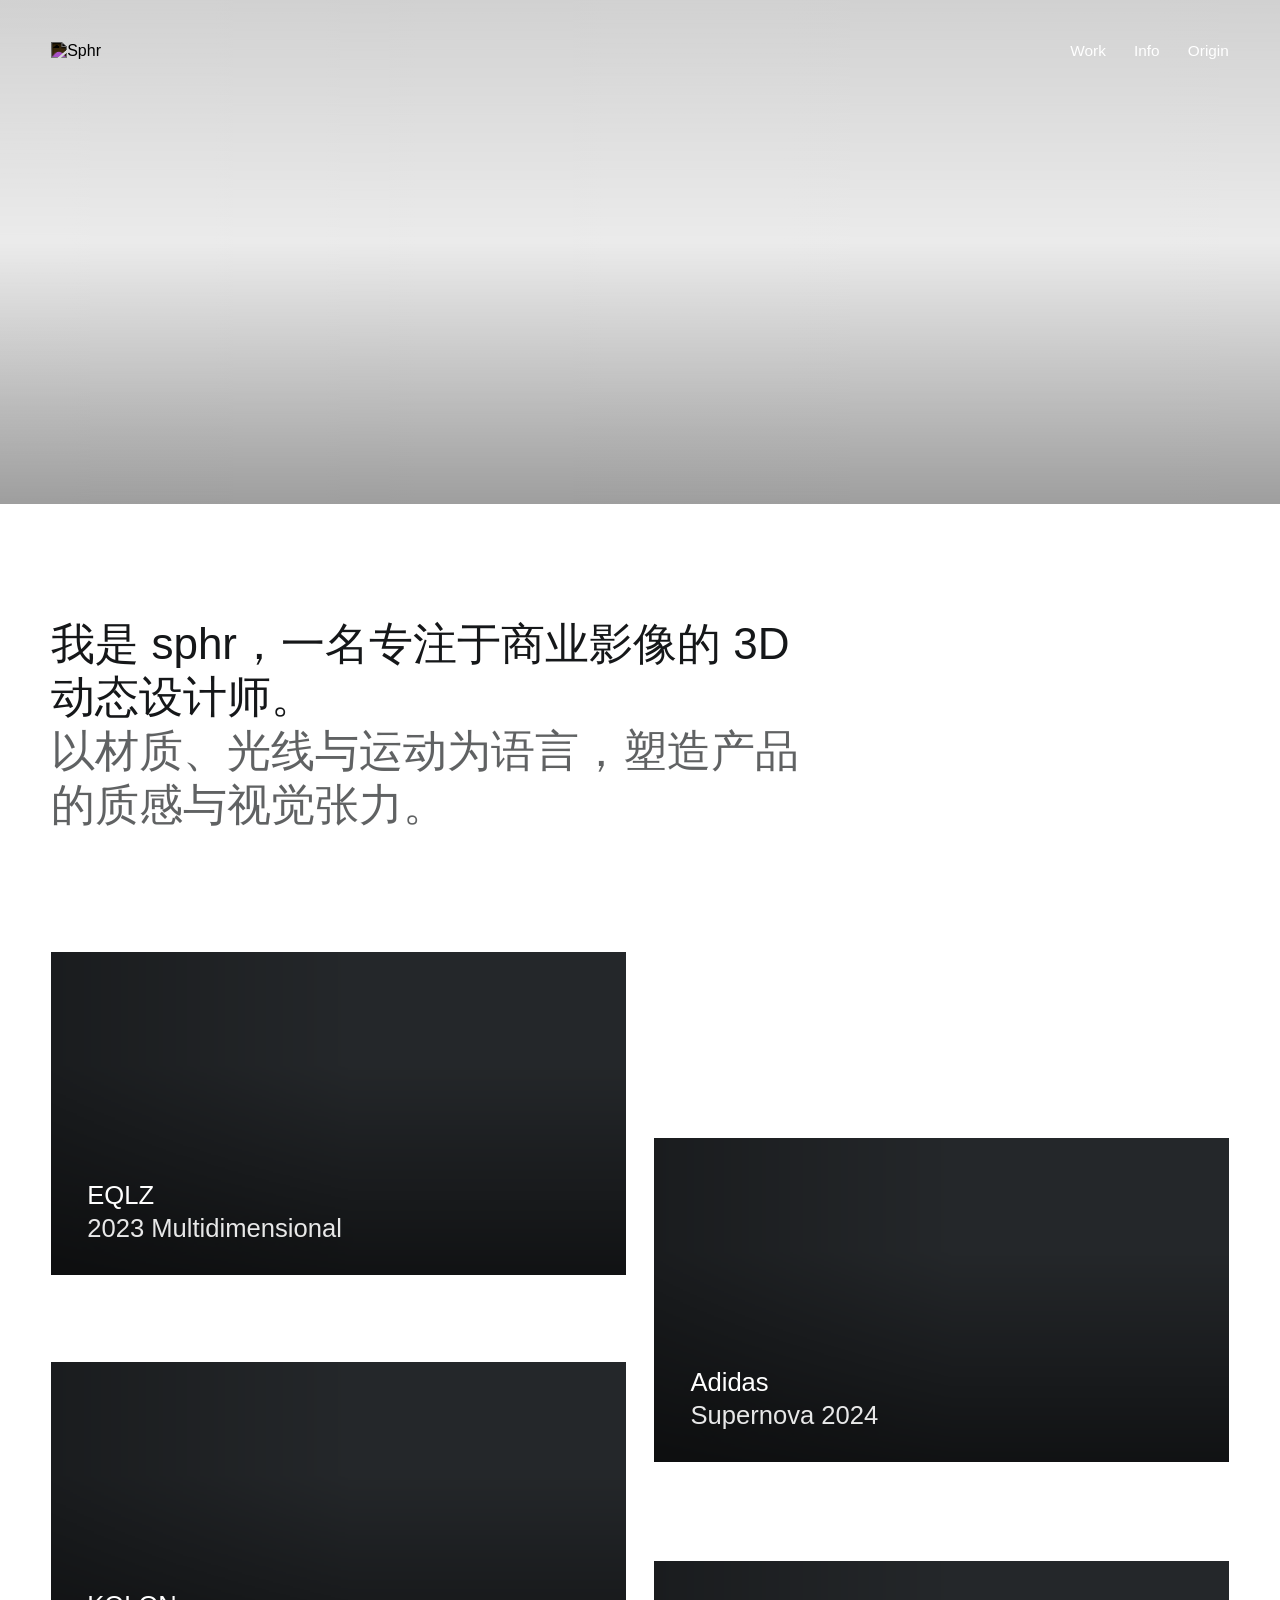
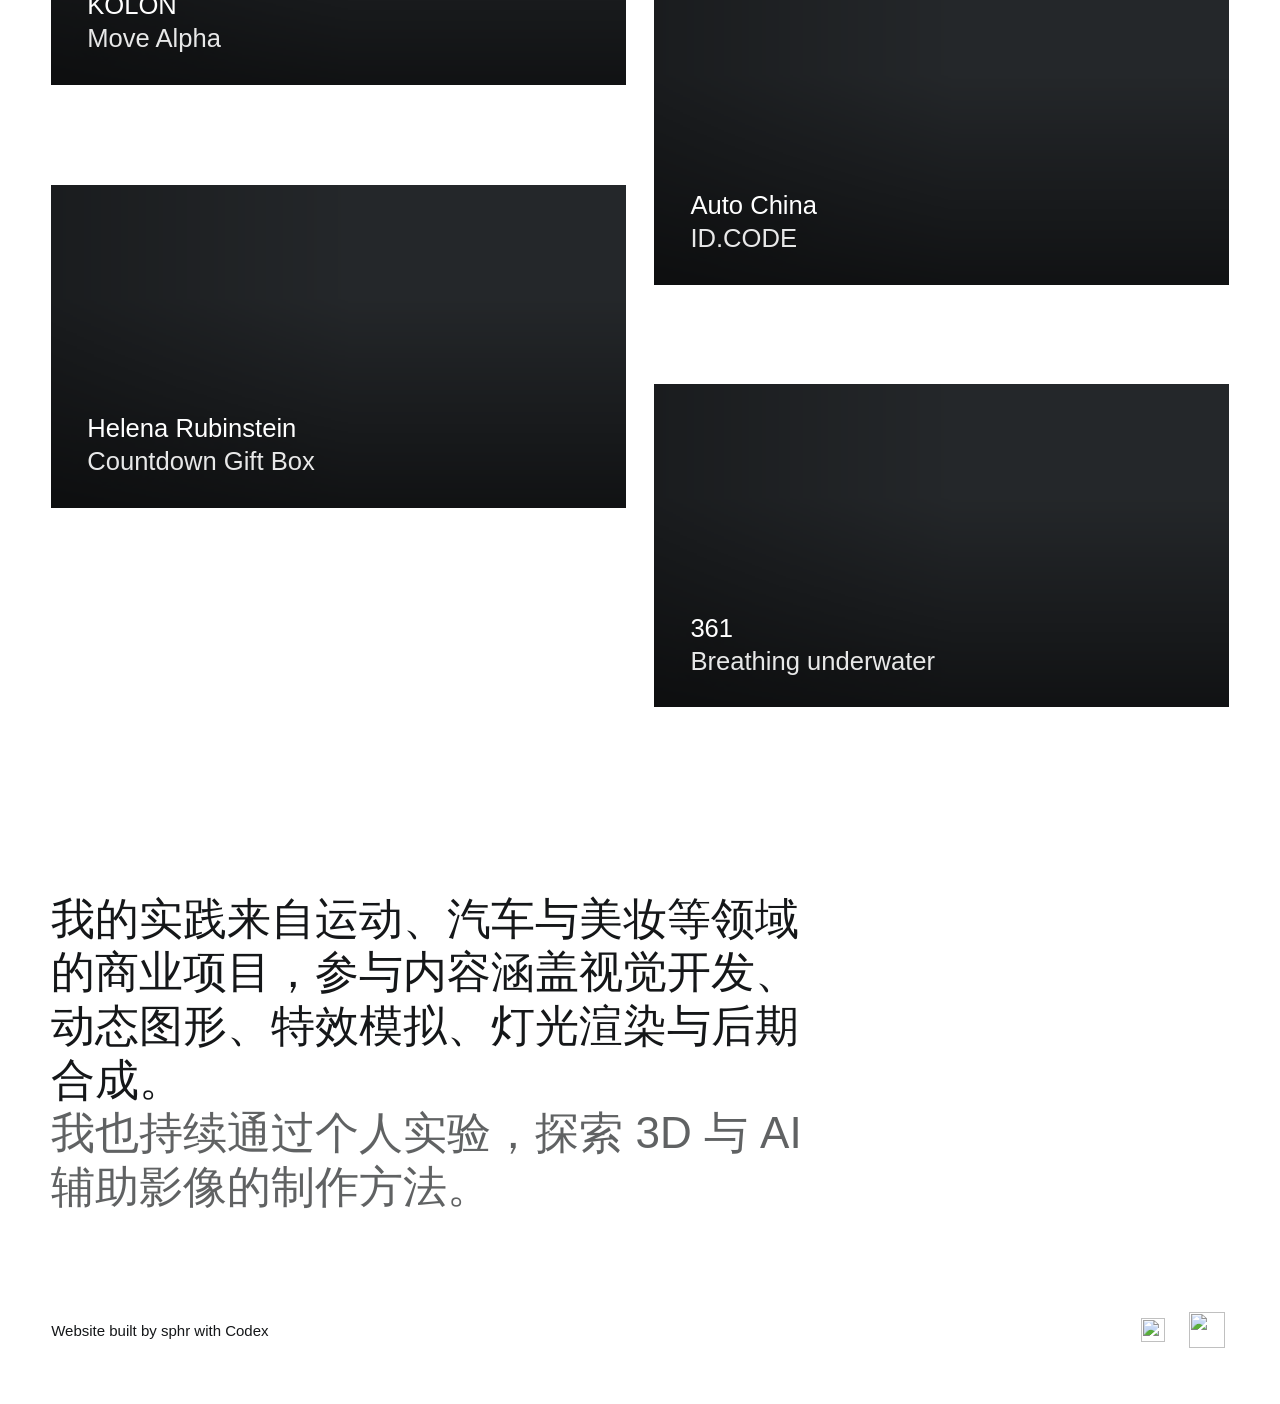
==== commit 55fb6340: "Serve the portfolio at the shorter GitHub project URL" ====
--- a/361/index.html
+++ b/361/index.html
@@ -2,15 +2,16 @@
 <html lang="zh-CN" data-entry-variant="single-document">
   <head>
     <meta charset="utf-8">
+    <meta name="robots" content="noindex,nofollow">
     <meta name="viewport" content="width=device-width, initial-scale=1">
     <title>sphr</title>
     <meta name="description" content="LvSchopenhauer's cinematic personal portfolio for design, technology and moving image work.">
-    <link rel="icon" href="/assets/sphr.svg" type="image/svg+xml">
-    <link rel="preload" as="image" href="/assets/hero-poster.jpg" fetchpriority="high">
+    <link rel="icon" href="/portfolio/assets/sphr.svg" type="image/svg+xml">
+    <link rel="preload" as="image" href="/portfolio/assets/hero-poster.jpg" fetchpriority="high">
     <style data-inline-source="css/styles.css">
 @font-face {
   font-family: "Satoshi";
-  src: url("/assets/fonts/satoshi/Satoshi-Light.woff2") format("woff2");
+  src: url("/portfolio/assets/fonts/satoshi/Satoshi-Light.woff2") format("woff2");
   font-weight: 300;
   font-style: normal;
   font-display: swap;
@@ -18,7 +19,7 @@
 
 @font-face {
   font-family: "Satoshi";
-  src: url("/assets/fonts/satoshi/Satoshi-Regular.woff2") format("woff2");
+  src: url("/portfolio/assets/fonts/satoshi/Satoshi-Regular.woff2") format("woff2");
   font-weight: 400;
   font-style: normal;
   font-display: swap;
@@ -26,7 +27,7 @@
 
 @font-face {
   font-family: "Satoshi";
-  src: url("/assets/fonts/satoshi/Satoshi-Medium.woff2") format("woff2");
+  src: url("/portfolio/assets/fonts/satoshi/Satoshi-Medium.woff2") format("woff2");
   font-weight: 500;
   font-style: normal;
   font-display: swap;
@@ -182,8 +183,8 @@
   position: absolute;
   inset: 0;
   background: var(--origin-fg);
-  mask: url("/assets/sphr.svg") center / contain no-repeat;
-  -webkit-mask: url("/assets/sphr.svg") center / contain no-repeat;
+  mask: url("/portfolio/assets/sphr.svg") center / contain no-repeat;
+  -webkit-mask: url("/portfolio/assets/sphr.svg") center / contain no-repeat;
   pointer-events: none;
 }
 
@@ -1006,13 +1007,13 @@
   will-change: transform;
 }
 
-.cover-1 { --cover-image: url("/assets/covers/cover_1.home.webp"); background-position: 50% 50%; }
-.cover-2 { --cover-image: url("/assets/covers/cover_2.home.webp"); background-position: 50% 50%; }
-.cover-3 { --cover-image: url("/assets/covers/cover_3.home.webp"); background-position: 52% 50%; }
-.cover-4 { --cover-image: url("/assets/covers/cover_4.home.webp"); background-position: 50% 48%; }
-.cover-5 { --cover-image: url("/assets/covers/cover_5.home.webp"); background-position: 48% 50%; }
+.cover-1 { --cover-image: url("/portfolio/assets/covers/cover_1.home.webp"); background-position: 50% 50%; }
+.cover-2 { --cover-image: url("/portfolio/assets/covers/cover_2.home.webp"); background-position: 50% 50%; }
+.cover-3 { --cover-image: url("/portfolio/assets/covers/cover_3.home.webp"); background-position: 52% 50%; }
+.cover-4 { --cover-image: url("/portfolio/assets/covers/cover_4.home.webp"); background-position: 50% 48%; }
+.cover-5 { --cover-image: url("/portfolio/assets/covers/cover_5.home.webp"); background-position: 48% 50%; }
 .cover-6 {
-  --cover-image: url("/assets/covers/cover_6.home.webp");
+  --cover-image: url("/portfolio/assets/covers/cover_6.home.webp");
   background-size: calc(100% * 1094 / 1074) auto;
   background-position: right center;
 }
@@ -1596,8 +1597,8 @@
 .project-visual img[hidden] { display: none; }
 
 /* Remove the 20px gray strip baked into the left of this 1094px source. */
-.project-visual img[src$="/assets/covers/cover_6.png"],
-.project-visual img[src$="/assets/covers/cover_6.home.webp"] {
+.project-visual img[src$="/portfolio/assets/covers/cover_6.png"],
+.project-visual img[src$="/portfolio/assets/covers/cover_6.home.webp"] {
   width: calc(100% * 1094 / 1074);
   max-width: none;
   margin-left: calc(-100% * 20 / 1074);
@@ -1834,19 +1835,19 @@
 
 /* These three source boards contain baked-in gray strips. Correct their display
    without changing the archived artwork or the editor's content settings. */
-.project-custom-block.image img[src="/assets/projects/361/04-ee1c3e223952027.680233fb20de0.webp"] {
+.project-custom-block.image img[src="/portfolio/assets/projects/361/04-ee1c3e223952027.680233fb20de0.webp"] {
   aspect-ratio: 1920 / 1073;
   object-fit: contain;
   object-position: top;
   background: #797979;
 }
 
-.project-custom-block.image img[src="/assets/projects/361/02-06e8ae223952027.680233fb223ee.webp"] {
+.project-custom-block.image img[src="/portfolio/assets/projects/361/02-06e8ae223952027.680233fb223ee.webp"] {
   aspect-ratio: 1920 / 744;
   object-position: bottom;
 }
 
-.project-custom-block.image img[src="/assets/projects/361/06-1f254f223952027.680233fb23016.webp"] {
+.project-custom-block.image img[src="/portfolio/assets/projects/361/06-1f254f223952027.680233fb23016.webp"] {
   aspect-ratio: 1920 / 722;
   object-position: bottom;
 }
@@ -2432,8 +2433,8 @@
   </head>
   <body>
     <header class="site-header" data-header>
-      <a class="brand" href="/" aria-label="Back to home">
-        <img src="/assets/sphr.svg" alt="Sphr">
+      <a class="brand" href="/portfolio/" aria-label="Back to home">
+        <img src="/portfolio/assets/sphr.svg" alt="Sphr">
       </a>
       <button class="menu-toggle" type="button" aria-label="Toggle navigation" aria-expanded="false" aria-controls="primary-navigation" data-menu-toggle>
         <span></span>
@@ -2441,21 +2442,21 @@
         <span></span>
       </button>
       <nav class="site-nav" id="primary-navigation" aria-label="Primary navigation" data-site-nav>
-        <a href="/#moving">Work</a>
-        <a href="/info">Info</a>
-        <a href="/origin">Origin</a>
+        <a href="/portfolio/#moving">Work</a>
+        <a href="/portfolio/info">Info</a>
+        <a href="/portfolio/origin">Origin</a>
       </nav>
     </header>
 
     <main id="top" data-home-page>
       <section class="hero" aria-label="Portfolio hero">
         <div class="hero-media" data-hero-media aria-hidden="true">
-          <video muted loop playsinline preload="none" poster="/assets/hero-poster.jpg">
-            <source data-src="/assets/hero_new_compressed.mp4" type="video/mp4">
+          <video muted loop playsinline preload="none" poster="/portfolio/assets/hero-poster.jpg">
+            <source data-src="/portfolio/assets/hero_new_compressed.mp4" type="video/mp4">
           </video>
           <div class="scanlines"></div>
           <button class="hero-play" type="button" data-hero-play hidden aria-label="播放背景视频">
-            <svg viewBox="0 0 24 24" aria-hidden="true"><path d="m9 6 9 6-9 6Z"/></svg>
+            <svg viewBox="0 0 24 24" aria-hidden="true"><path d="m9 6 9 6-9 6Z"/portfolio/></svg>
           </button>
         </div>
       </section>
@@ -2469,7 +2470,7 @@
 
       <section id="moving" class="work-grid" aria-label="Selected work">
         <article class="project-card reveal" data-project="eqlz" data-reveal="repeat-from-top">
-          <a href="/eqlz">
+          <a href="/portfolio/eqlz">
             <span class="thumb cover-1"></span>
             <span class="caption">
               <strong>EQLZ</strong>
@@ -2478,7 +2479,7 @@
           </a>
         </article>
         <article class="project-card reveal" data-project="supernova" data-reveal="repeat-from-top">
-          <a href="/supernova">
+          <a href="/portfolio/supernova">
             <span class="thumb cover-2"></span>
             <span class="caption">
               <strong>Adidas</strong>
@@ -2487,7 +2488,7 @@
           </a>
         </article>
         <article class="project-card reveal" data-project="kolon" data-reveal="repeat-from-top">
-          <a href="/kolon">
+          <a href="/portfolio/kolon">
             <span class="thumb cover-3"></span>
             <span class="caption">
               <strong>KOLON</strong>
@@ -2496,7 +2497,7 @@
           </a>
         </article>
         <article class="project-card reveal" data-project="auto" data-reveal="repeat-from-top">
-          <a href="/auto">
+          <a href="/portfolio/auto">
             <span class="thumb cover-4"></span>
             <span class="caption">
               <strong>Auto China</strong>
@@ -2505,7 +2506,7 @@
           </a>
         </article>
         <article class="project-card reveal" data-project="helena" data-reveal="repeat-from-top">
-          <a href="/helena">
+          <a href="/portfolio/helena">
             <span class="thumb cover-5"></span>
             <span class="caption">
               <strong>Helena Rubinstein</strong>
@@ -2514,7 +2515,7 @@
           </a>
         </article>
         <article class="project-card reveal" data-project="361" data-reveal="repeat-from-top">
-          <a href="/361">
+          <a href="/portfolio/361">
             <span class="thumb cover-6"></span>
             <span class="caption">
               <strong>361</strong>
@@ -2535,10 +2536,10 @@
         <p class="credit">Website built by sphr with Codex</p>
         <nav class="social-links" aria-label="Social links">
           <a class="social-link-instagram" href="https://www.instagram.com/fbmarkkk/" target="_blank" rel="noopener noreferrer" aria-label="Instagram">
-            <img src="/assets/social-instagram.svg" alt="" width="24" height="24">
+            <img src="/portfolio/assets/social-instagram.svg" alt="" width="24" height="24">
           </a>
           <a class="social-link-xiaohongshu" href="https://xhslink.cn/o/3bJI2GT29qv" target="_blank" rel="noopener noreferrer" aria-label="小红书">
-            <img src="/assets/social-xiaohongshu.svg" alt="" width="36" height="36">
+            <img src="/portfolio/assets/social-xiaohongshu.svg" alt="" width="36" height="36">
           </a>
         </nav>
       </footer>
@@ -2554,7 +2555,7 @@
           </h1>
         </div>
         <figure class="origin-hero-figure">
-          <img src="/assets/origin/schopenhauer-portrait.jpg" alt="Arthur Schopenhauer portrait photograph by J. Schaefer, 1859">
+          <img src="/portfolio/assets/origin/schopenhauer-portrait.jpg" alt="Arthur Schopenhauer portrait photograph by J. Schaefer, 1859">
         </figure>
       </section>
     </main>
@@ -2574,7 +2575,7 @@
             </span>
           </span>
           <span class="verse-label">
-            <span class="verse-name">Verse <svg viewBox="0 0 16 16" aria-hidden="true"><path d="M4 12 12 4M4 4h8v8"/></svg></span>
+            <span class="verse-name">Verse <svg viewBox="0 0 16 16" aria-hidden="true"><path d="M4 12 12 4M4 4h8v8"/portfolio/></svg></span>
             <span class="verse-address">verse.sphr.top</span>
           </span>
         </a>
@@ -2633,7 +2634,7 @@
       <section class="project-custom-blocks" data-project-blocks hidden></section>
 
       <nav class="project-return" aria-label="Project navigation">
-        <a href="/">回到主页</a>
+        <a href="/portfolio/">回到主页</a>
       </nav>
 
     </main>
@@ -2641,7 +2642,7 @@
     <section class="route-status" data-route-status hidden aria-live="polite" aria-label="作品加载状态">
       <p data-route-status-message>正在加载作品…</p>
       <button type="button" data-route-retry hidden>重新加载</button>
-      <a href="/">回到主页</a>
+      <a href="/portfolio/">回到主页</a>
     </section>
 
     <script id="startup-guard">
@@ -2656,10 +2657,10 @@
           var target = event.target;
           if (target && target.tagName === 'SCRIPT') {
             var src = target.src || '';
-            var external = src && src.indexOf(location.origin + '/') !== 0;
-            record('Script resource failed', external ? src.split('/')[2] : (target.getAttribute('src') || '').split('?')[0], external);
+            var external = src && src.indexOf(location.origin + '/portfolio/') !== 0;
+            record('Script resource failed', external ? src.split('/portfolio/')[2] : (target.getAttribute('src') || '').split('?')[0], external);
           } else if (event.message) {
-            var externalError = event.filename && event.filename.indexOf(location.origin + '/') !== 0;
+            var externalError = event.filename && event.filename.indexOf(location.origin + '/portfolio/') !== 0;
             record(event.message, externalError ? 'third-party' : event.filename ? event.filename.slice(location.origin.length).split('?')[0] : '', externalError);
           }
         }, true);
@@ -2810,7 +2811,7 @@
     title: "Multidimensional",
     client: "EQLZ",
     visual: "project-visual-a",
-    image: "/assets/covers/cover_1.png",
+    image: "/portfolio/assets/covers/cover_1.png",
     video: "https://player.vimeo.com/video/1022825186?h=a8ec0282e8&title=0&byline=0&portrait=0&badge=0",
     copy: "A close product study built around texture, compression and a controlled flash of green.",
     secondary: "The direction holds the object at a monumental scale, letting material detail and light gradients carry the rhythm before the wider brand system opens up."
@@ -2819,7 +2820,7 @@
     title: "Supernova 2024",
     client: "Adidas",
     visual: "project-visual-b",
-    image: "/assets/covers/cover_2.png",
+    image: "/portfolio/assets/covers/cover_2.png",
     video: "https://player.vimeo.com/video/1078557961?h=a8ec0282e8&title=0&byline=0&portrait=0&badge=0",
     copy: "A floating footwear composition set against an impossible landscape, balancing product clarity with a surreal environmental read.",
     secondary: "The frame keeps the silhouette legible while the reflected terrain adds a sense of movement, depth and outdoor performance without becoming literal."
@@ -2828,7 +2829,7 @@
     title: "MOVE ALPHA",
     client: "KOLON",
     visual: "project-visual-c",
-    image: "/assets/projects/kolon/10-board.webp",
+    image: "/portfolio/assets/projects/kolon/10-board.webp",
     video: "https://player.vimeo.com/video/1074185659?title=0&byline=0&portrait=0&badge=0",
     copy: "KOLON MOVE ALPHA 是一支以自然能量为主题的登山鞋 CG 宣传片。影片从鞋款的三种配色出发，构建森林矩阵、沙漠与火山熔岩三个幻想空间，将产品外观与自然环境中的形态、材质和运动相结合，呈现充满想象力的户外世界。",
     secondary: "我负责沙漠篇大部分镜头的 CG 制作，依据既定分镜完成场景搭建、摄像机动画、特效模拟、灯光材质、渲染及后期合成，并参与箭头标识与微粒交互效果的前期视觉开发。"
@@ -2837,7 +2838,7 @@
     title: "ID. CODE",
     client: "Volkswagen",
     visual: "project-visual-d",
-    image: "/assets/covers/cover_4.png",
+    image: "/portfolio/assets/covers/cover_4.png",
     video: "https://player.vimeo.com/video/1079755480?h=b0377a1ee5&title=0&byline=0&portrait=0&badge=0",
     copy: "本项目为大众 ID. CODE 概念车在 2024 北京车展的展示制作数字艺术影像。作品以粒子、液体与金属三种视觉语言，呈现材料的流动、形态变化与光泽，并与现场的实体车辆和 LED 展陈空间相结合，形成围绕产品展开的动态视觉体验。",
     secondary: "我参与了粒子与液体部分的制作，完成其中大部分粒子模拟、动画和摄像机工作，并负责材质、灯光、Redshift 渲染，以及 AE 中的剪辑与合成。摄像机动画依据既定分镜完成。"
@@ -2846,7 +2847,7 @@
     title: "Countdown Gift Box",
     client: "Helena Rubinstein",
     visual: "project-visual-e",
-    image: "/assets/covers/cover_5.png",
+    image: "/portfolio/assets/covers/cover_5.png",
     video: "https://player.vimeo.com/video/1079682226?h=1d4e238bca&title=0&byline=0&portrait=0&badge=0",
     copy: "这是为赫莲娜限量倒数礼盒制作的节日宣传影片。画面以白色层叠形态、金色流体与黑金礼盒构成视觉基调，通过蜡烛、护肤产品和礼盒展开的镜头，呈现节日礼赠的仪式感。",
     secondary: "我负责片中的金属流体与蜡烛火焰 Pyro 模拟，并依据既定分镜完成礼盒展开动画、Hero 镜头的布置和渲染。主要制作工具为 Houdini、Redshift 与 After Effects。"
@@ -2855,7 +2856,7 @@
     title: "Breathing underwater",
     client: "361",
     visual: "project-visual-f",
-    image: "/assets/covers/cover_6.png",
+    image: "/portfolio/assets/covers/cover_6.png",
     video: "https://player.bilibili.com/player.html?bvid=BV1Pexe6uE9q&p=1&autoplay=0&danmaku=0",
     copy: "本项目为 361° 第八代防水跑鞋制作数字影像，以“水下呼吸”为视觉概念，将鞋款置于悬浮的水立方中，通过水体包裹与破水亮相的过程，呈现产品兼顾防水与透气的特性。",
     secondary: "我负责雨滴落在鞋面的相关镜头制作，涵盖雨滴模拟、材质、灯光、渲染与合成。主要使用 Houdini、Redshift 和 After Effects，重点控制雨滴的真实质感，以及落点与溅落节奏。"
@@ -2866,7 +2867,7 @@
 const appRoutes = new Set(["", "origin", "info", "admin", ...projectSlugs]);
 const editableProjectSlugs = ["eqlz", "supernova", "kolon", "auto", "helena", "361"];
 // Independent media host: the backup must not depend on Vimeo or Cloudflare.
-for (const slug of editableProjectSlugs) projects[slug].videoFallback = `https://lvschopenhauer.github.io/portfolio/network-test/assets/films/${slug}.mp4`;
+for (const slug of editableProjectSlugs) projects[slug].videoFallback = `https://lvschopenhauer.github.io/portfolio/assets/films/${slug}.mp4`;
 const editableProjectData = {};
 const projectRequests = new Map();
 const localEditorHost = ['127.0.0.1', 'localhost'].includes(location.hostname);
@@ -2898,7 +2899,7 @@
 }
 
 function getEditableProjectApi(slug = "") {
-  return slug ? `/api/projects/${slug}` : "/api/projects";
+  return slug ? `/portfolio/api/projects/${slug}` : "/portfolio/api/projects";
 }
 
 async function fetchJson(url) {
@@ -2927,7 +2928,7 @@
         project = await fetchJson(getEditableProjectApi(slug));
       } catch { /* A local static preview may not provide the editor API. */ }
     }
-    if (!project) project = await fetchJson(`/data/${slug}.json`);
+    if (!project) project = await fetchJson(`/portfolio/data/${slug}.json`);
     if (!project || typeof project !== 'object' || Array.isArray(project) || !Object.keys(project).length) {
       throw new Error('Project data was empty or invalid');
     }
@@ -2964,13 +2965,13 @@
     project.image = project.image.replace(/^https?:\/\/(?:127\.0\.0\.1|localhost):\d+(\/assets\/)/, "$1");
     // Full-frame derivatives preserve the detail hero's crop at every viewport.
     const fullFrameCovers = {
-      '/assets/covers/cover_1.png': '/assets/covers/cover_1.detail.webp',
-      '/assets/covers/cover_2.png': '/assets/covers/cover_2.detail.webp',
-      '/assets/covers/cover_3.png': '/assets/covers/cover_3.home.webp',
-      '/assets/uploads/1793258782764-64fd59176e8268-cover_3.png': '/assets/covers/cover_3.home.webp',
-      '/assets/covers/cover_4.png': '/assets/covers/cover_4.home.webp',
-      '/assets/covers/cover_5.png': '/assets/covers/cover_5.home.webp',
-      '/assets/covers/cover_6.png': '/assets/covers/cover_6.home.webp'
+      '/portfolio/assets/covers/cover_1.png': '/portfolio/assets/covers/cover_1.detail.webp',
+      '/portfolio/assets/covers/cover_2.png': '/portfolio/assets/covers/cover_2.detail.webp',
+      '/portfolio/assets/covers/cover_3.png': '/portfolio/assets/covers/cover_3.home.webp',
+      '/portfolio/assets/uploads/1793258782764-64fd59176e8268-cover_3.png': '/portfolio/assets/covers/cover_3.home.webp',
+      '/portfolio/assets/covers/cover_4.png': '/portfolio/assets/covers/cover_4.home.webp',
+      '/portfolio/assets/covers/cover_5.png': '/portfolio/assets/covers/cover_5.home.webp',
+      '/portfolio/assets/covers/cover_6.png': '/portfolio/assets/covers/cover_6.home.webp'
     };
     project.image = fullFrameCovers[project.image] || project.image;
   }
@@ -3092,7 +3093,7 @@
 }
 
 function getSlugFromPath(pathname = window.location.pathname) {
-  return pathname.replace(/^\/+|\/+$/g, "");
+  return (pathname.startsWith("/portfolio") ? pathname.slice(10) : pathname).replace(/^\/+|\/+$/g, "");
 }
 
 function scrollToHash(hash) {
@@ -3512,7 +3513,7 @@
   resetProjectPlayback();
   document.querySelector('.hero video')?.pause();
   document.title = '作品编辑器 · sphr';
-  const editor = await import('/js/editor.js?v=20261030-bilibili');
+  const editor = await import('/portfolio/js/editor.js?v=20261030-bilibili');
   await editor.mountEditor(adminPage, { projects, initialSlug: new URLSearchParams(location.search).get('project') || getLastViewedProjectSlug() });
   updateHeader();
 }
@@ -3627,7 +3628,7 @@
   editLink.className = 'local-edit-link'; editLink.textContent = '编辑此项目';
   document.body.append(editLink);
   const syncEditLink = () => {
-    const slug = getSlugFromPath(); editLink.hidden = !projectSlugs.has(slug); editLink.href = `/admin?project=${slug}`;
+    const slug = getSlugFromPath(); editLink.hidden = !projectSlugs.has(slug); editLink.href = `/portfolio/admin?project=${slug}`;
   };
   syncEditLink();
   window.addEventListener('popstate', syncEditLink);
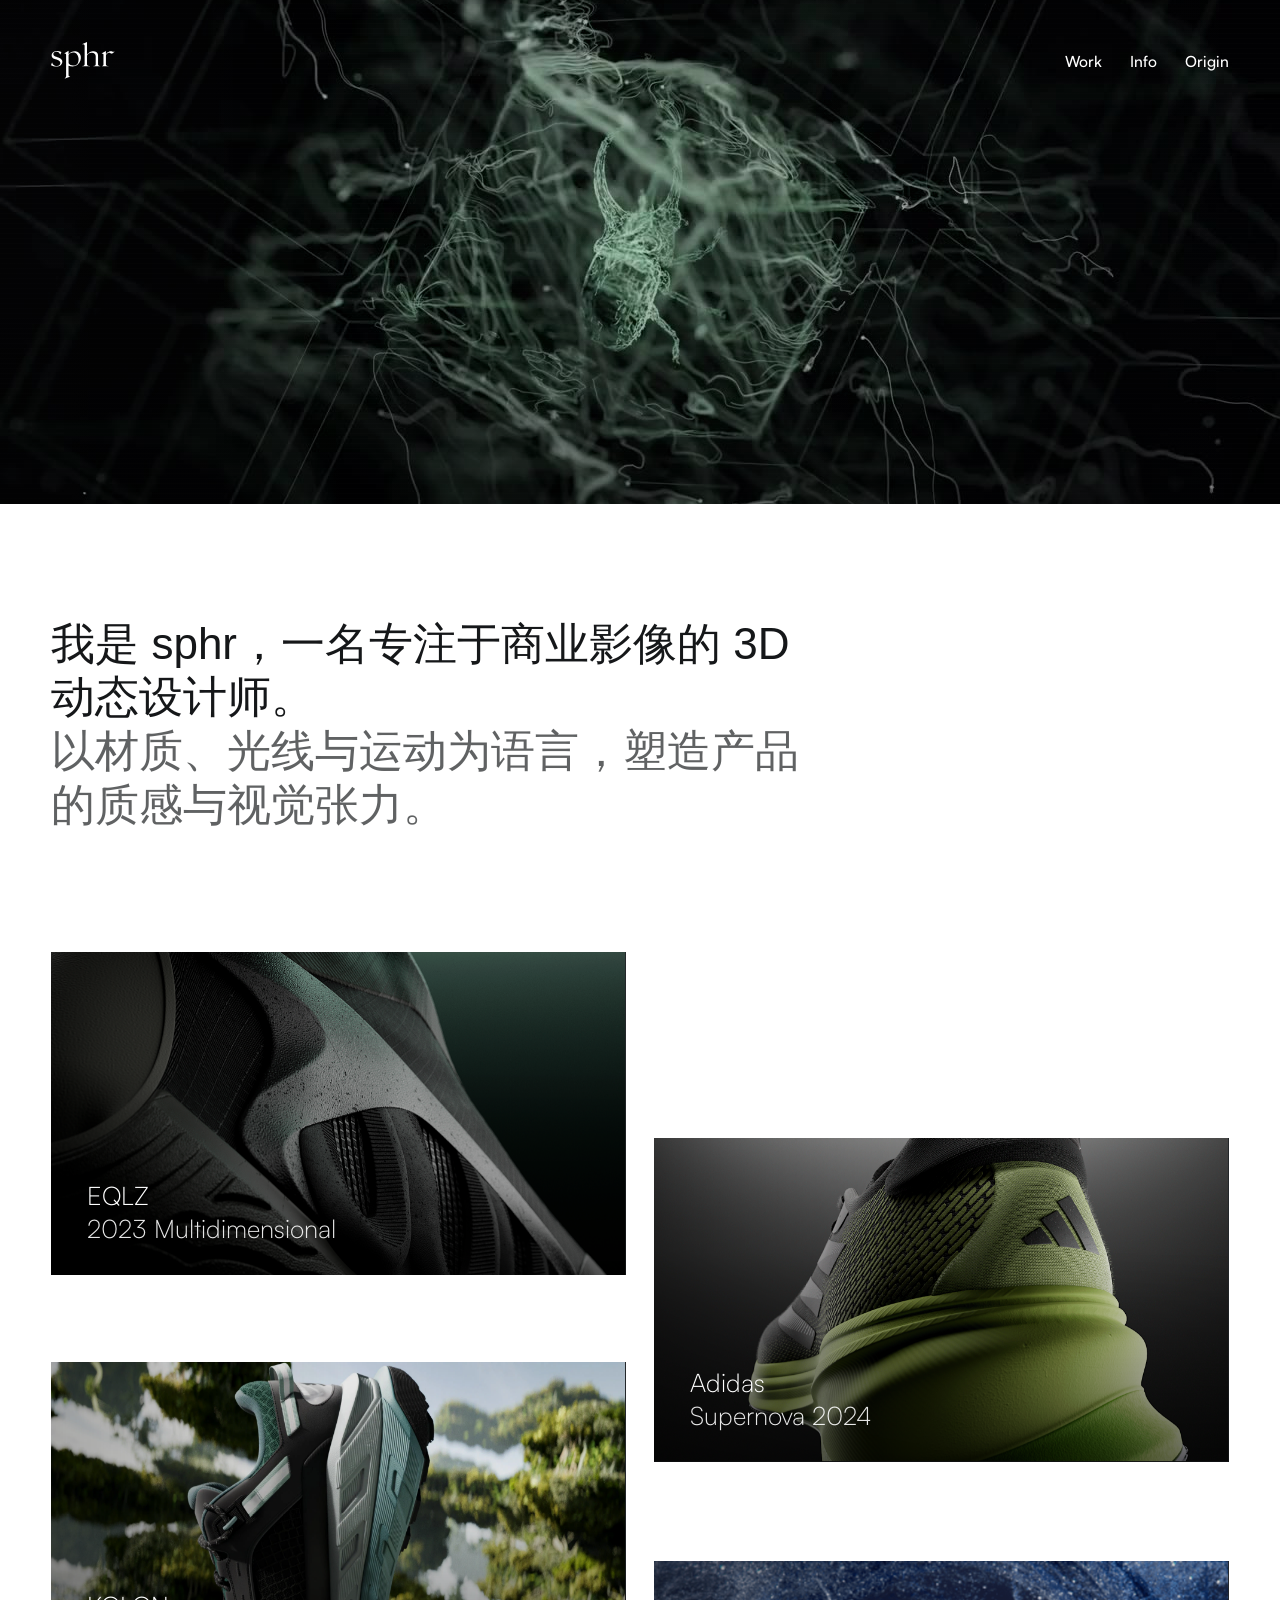
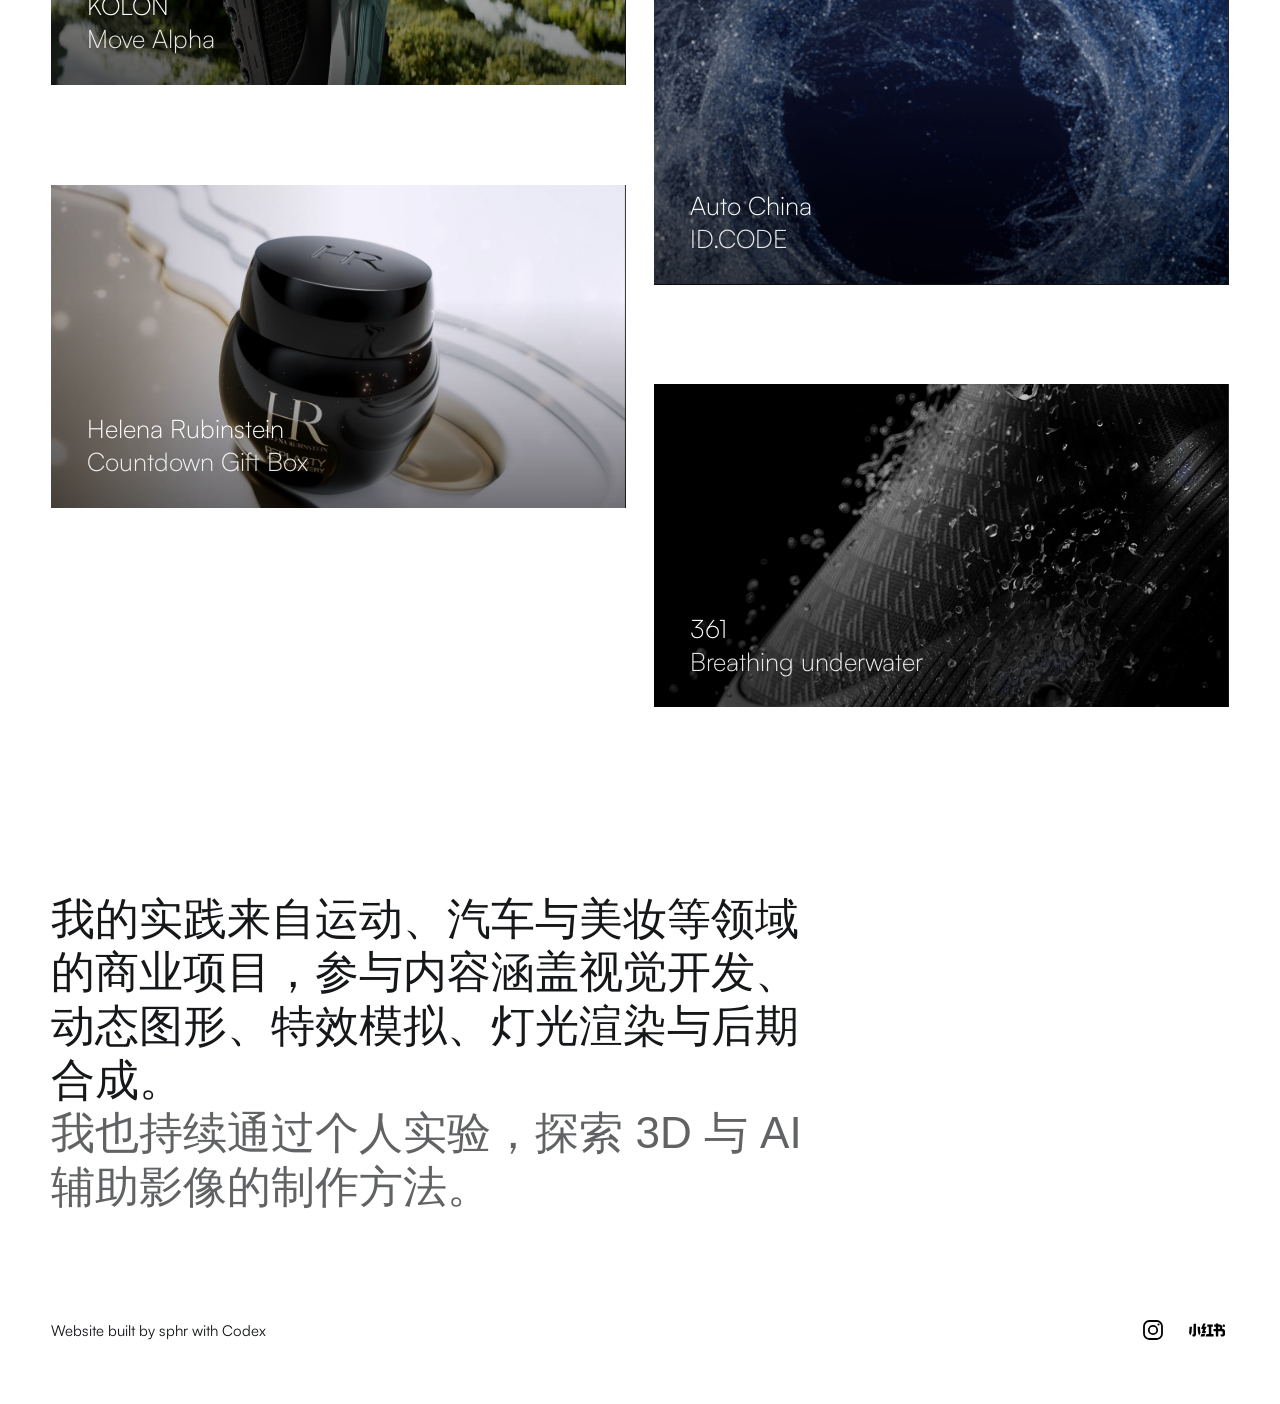
==== commit a817589b: "Revert "Serve the portfolio at the shorter GitHub project URL" This reverts commit 55fb6340701c3643c" ====
--- a/361/index.html
+++ b/361/index.html
@@ -2,16 +2,15 @@
 <html lang="zh-CN" data-entry-variant="single-document">
   <head>
     <meta charset="utf-8">
-    <meta name="robots" content="noindex,nofollow">
     <meta name="viewport" content="width=device-width, initial-scale=1">
     <title>sphr</title>
     <meta name="description" content="LvSchopenhauer's cinematic personal portfolio for design, technology and moving image work.">
-    <link rel="icon" href="/portfolio/assets/sphr.svg" type="image/svg+xml">
-    <link rel="preload" as="image" href="/portfolio/assets/hero-poster.jpg" fetchpriority="high">
+    <link rel="icon" href="/assets/sphr.svg" type="image/svg+xml">
+    <link rel="preload" as="image" href="/assets/hero-poster.jpg" fetchpriority="high">
     <style data-inline-source="css/styles.css">
 @font-face {
   font-family: "Satoshi";
-  src: url("/portfolio/assets/fonts/satoshi/Satoshi-Light.woff2") format("woff2");
+  src: url("/assets/fonts/satoshi/Satoshi-Light.woff2") format("woff2");
   font-weight: 300;
   font-style: normal;
   font-display: swap;
@@ -19,7 +18,7 @@
 
 @font-face {
   font-family: "Satoshi";
-  src: url("/portfolio/assets/fonts/satoshi/Satoshi-Regular.woff2") format("woff2");
+  src: url("/assets/fonts/satoshi/Satoshi-Regular.woff2") format("woff2");
   font-weight: 400;
   font-style: normal;
   font-display: swap;
@@ -27,7 +26,7 @@
 
 @font-face {
   font-family: "Satoshi";
-  src: url("/portfolio/assets/fonts/satoshi/Satoshi-Medium.woff2") format("woff2");
+  src: url("/assets/fonts/satoshi/Satoshi-Medium.woff2") format("woff2");
   font-weight: 500;
   font-style: normal;
   font-display: swap;
@@ -183,8 +182,8 @@
   position: absolute;
   inset: 0;
   background: var(--origin-fg);
-  mask: url("/portfolio/assets/sphr.svg") center / contain no-repeat;
-  -webkit-mask: url("/portfolio/assets/sphr.svg") center / contain no-repeat;
+  mask: url("/assets/sphr.svg") center / contain no-repeat;
+  -webkit-mask: url("/assets/sphr.svg") center / contain no-repeat;
   pointer-events: none;
 }
 
@@ -1007,13 +1006,13 @@
   will-change: transform;
 }
 
-.cover-1 { --cover-image: url("/portfolio/assets/covers/cover_1.home.webp"); background-position: 50% 50%; }
-.cover-2 { --cover-image: url("/portfolio/assets/covers/cover_2.home.webp"); background-position: 50% 50%; }
-.cover-3 { --cover-image: url("/portfolio/assets/covers/cover_3.home.webp"); background-position: 52% 50%; }
-.cover-4 { --cover-image: url("/portfolio/assets/covers/cover_4.home.webp"); background-position: 50% 48%; }
-.cover-5 { --cover-image: url("/portfolio/assets/covers/cover_5.home.webp"); background-position: 48% 50%; }
+.cover-1 { --cover-image: url("/assets/covers/cover_1.home.webp"); background-position: 50% 50%; }
+.cover-2 { --cover-image: url("/assets/covers/cover_2.home.webp"); background-position: 50% 50%; }
+.cover-3 { --cover-image: url("/assets/covers/cover_3.home.webp"); background-position: 52% 50%; }
+.cover-4 { --cover-image: url("/assets/covers/cover_4.home.webp"); background-position: 50% 48%; }
+.cover-5 { --cover-image: url("/assets/covers/cover_5.home.webp"); background-position: 48% 50%; }
 .cover-6 {
-  --cover-image: url("/portfolio/assets/covers/cover_6.home.webp");
+  --cover-image: url("/assets/covers/cover_6.home.webp");
   background-size: calc(100% * 1094 / 1074) auto;
   background-position: right center;
 }
@@ -1597,8 +1596,8 @@
 .project-visual img[hidden] { display: none; }
 
 /* Remove the 20px gray strip baked into the left of this 1094px source. */
-.project-visual img[src$="/portfolio/assets/covers/cover_6.png"],
-.project-visual img[src$="/portfolio/assets/covers/cover_6.home.webp"] {
+.project-visual img[src$="/assets/covers/cover_6.png"],
+.project-visual img[src$="/assets/covers/cover_6.home.webp"] {
   width: calc(100% * 1094 / 1074);
   max-width: none;
   margin-left: calc(-100% * 20 / 1074);
@@ -1835,19 +1834,19 @@
 
 /* These three source boards contain baked-in gray strips. Correct their display
    without changing the archived artwork or the editor's content settings. */
-.project-custom-block.image img[src="/portfolio/assets/projects/361/04-ee1c3e223952027.680233fb20de0.webp"] {
+.project-custom-block.image img[src="/assets/projects/361/04-ee1c3e223952027.680233fb20de0.webp"] {
   aspect-ratio: 1920 / 1073;
   object-fit: contain;
   object-position: top;
   background: #797979;
 }
 
-.project-custom-block.image img[src="/portfolio/assets/projects/361/02-06e8ae223952027.680233fb223ee.webp"] {
+.project-custom-block.image img[src="/assets/projects/361/02-06e8ae223952027.680233fb223ee.webp"] {
   aspect-ratio: 1920 / 744;
   object-position: bottom;
 }
 
-.project-custom-block.image img[src="/portfolio/assets/projects/361/06-1f254f223952027.680233fb23016.webp"] {
+.project-custom-block.image img[src="/assets/projects/361/06-1f254f223952027.680233fb23016.webp"] {
   aspect-ratio: 1920 / 722;
   object-position: bottom;
 }
@@ -2433,8 +2432,8 @@
   </head>
   <body>
     <header class="site-header" data-header>
-      <a class="brand" href="/portfolio/" aria-label="Back to home">
-        <img src="/portfolio/assets/sphr.svg" alt="Sphr">
+      <a class="brand" href="/" aria-label="Back to home">
+        <img src="/assets/sphr.svg" alt="Sphr">
       </a>
       <button class="menu-toggle" type="button" aria-label="Toggle navigation" aria-expanded="false" aria-controls="primary-navigation" data-menu-toggle>
         <span></span>
@@ -2442,21 +2441,21 @@
         <span></span>
       </button>
       <nav class="site-nav" id="primary-navigation" aria-label="Primary navigation" data-site-nav>
-        <a href="/portfolio/#moving">Work</a>
-        <a href="/portfolio/info">Info</a>
-        <a href="/portfolio/origin">Origin</a>
+        <a href="/#moving">Work</a>
+        <a href="/info">Info</a>
+        <a href="/origin">Origin</a>
       </nav>
     </header>
 
     <main id="top" data-home-page>
       <section class="hero" aria-label="Portfolio hero">
         <div class="hero-media" data-hero-media aria-hidden="true">
-          <video muted loop playsinline preload="none" poster="/portfolio/assets/hero-poster.jpg">
-            <source data-src="/portfolio/assets/hero_new_compressed.mp4" type="video/mp4">
+          <video muted loop playsinline preload="none" poster="/assets/hero-poster.jpg">
+            <source data-src="/assets/hero_new_compressed.mp4" type="video/mp4">
           </video>
           <div class="scanlines"></div>
           <button class="hero-play" type="button" data-hero-play hidden aria-label="播放背景视频">
-            <svg viewBox="0 0 24 24" aria-hidden="true"><path d="m9 6 9 6-9 6Z"/portfolio/></svg>
+            <svg viewBox="0 0 24 24" aria-hidden="true"><path d="m9 6 9 6-9 6Z"/></svg>
           </button>
         </div>
       </section>
@@ -2470,7 +2469,7 @@
 
       <section id="moving" class="work-grid" aria-label="Selected work">
         <article class="project-card reveal" data-project="eqlz" data-reveal="repeat-from-top">
-          <a href="/portfolio/eqlz">
+          <a href="/eqlz">
             <span class="thumb cover-1"></span>
             <span class="caption">
               <strong>EQLZ</strong>
@@ -2479,7 +2478,7 @@
           </a>
         </article>
         <article class="project-card reveal" data-project="supernova" data-reveal="repeat-from-top">
-          <a href="/portfolio/supernova">
+          <a href="/supernova">
             <span class="thumb cover-2"></span>
             <span class="caption">
               <strong>Adidas</strong>
@@ -2488,7 +2487,7 @@
           </a>
         </article>
         <article class="project-card reveal" data-project="kolon" data-reveal="repeat-from-top">
-          <a href="/portfolio/kolon">
+          <a href="/kolon">
             <span class="thumb cover-3"></span>
             <span class="caption">
               <strong>KOLON</strong>
@@ -2497,7 +2496,7 @@
           </a>
         </article>
         <article class="project-card reveal" data-project="auto" data-reveal="repeat-from-top">
-          <a href="/portfolio/auto">
+          <a href="/auto">
             <span class="thumb cover-4"></span>
             <span class="caption">
               <strong>Auto China</strong>
@@ -2506,7 +2505,7 @@
           </a>
         </article>
         <article class="project-card reveal" data-project="helena" data-reveal="repeat-from-top">
-          <a href="/portfolio/helena">
+          <a href="/helena">
             <span class="thumb cover-5"></span>
             <span class="caption">
               <strong>Helena Rubinstein</strong>
@@ -2515,7 +2514,7 @@
           </a>
         </article>
         <article class="project-card reveal" data-project="361" data-reveal="repeat-from-top">
-          <a href="/portfolio/361">
+          <a href="/361">
             <span class="thumb cover-6"></span>
             <span class="caption">
               <strong>361</strong>
@@ -2536,10 +2535,10 @@
         <p class="credit">Website built by sphr with Codex</p>
         <nav class="social-links" aria-label="Social links">
           <a class="social-link-instagram" href="https://www.instagram.com/fbmarkkk/" target="_blank" rel="noopener noreferrer" aria-label="Instagram">
-            <img src="/portfolio/assets/social-instagram.svg" alt="" width="24" height="24">
+            <img src="/assets/social-instagram.svg" alt="" width="24" height="24">
           </a>
           <a class="social-link-xiaohongshu" href="https://xhslink.cn/o/3bJI2GT29qv" target="_blank" rel="noopener noreferrer" aria-label="小红书">
-            <img src="/portfolio/assets/social-xiaohongshu.svg" alt="" width="36" height="36">
+            <img src="/assets/social-xiaohongshu.svg" alt="" width="36" height="36">
           </a>
         </nav>
       </footer>
@@ -2555,7 +2554,7 @@
           </h1>
         </div>
         <figure class="origin-hero-figure">
-          <img src="/portfolio/assets/origin/schopenhauer-portrait.jpg" alt="Arthur Schopenhauer portrait photograph by J. Schaefer, 1859">
+          <img src="/assets/origin/schopenhauer-portrait.jpg" alt="Arthur Schopenhauer portrait photograph by J. Schaefer, 1859">
         </figure>
       </section>
     </main>
@@ -2575,7 +2574,7 @@
             </span>
           </span>
           <span class="verse-label">
-            <span class="verse-name">Verse <svg viewBox="0 0 16 16" aria-hidden="true"><path d="M4 12 12 4M4 4h8v8"/portfolio/></svg></span>
+            <span class="verse-name">Verse <svg viewBox="0 0 16 16" aria-hidden="true"><path d="M4 12 12 4M4 4h8v8"/></svg></span>
             <span class="verse-address">verse.sphr.top</span>
           </span>
         </a>
@@ -2634,7 +2633,7 @@
       <section class="project-custom-blocks" data-project-blocks hidden></section>
 
       <nav class="project-return" aria-label="Project navigation">
-        <a href="/portfolio/">回到主页</a>
+        <a href="/">回到主页</a>
       </nav>
 
     </main>
@@ -2642,7 +2641,7 @@
     <section class="route-status" data-route-status hidden aria-live="polite" aria-label="作品加载状态">
       <p data-route-status-message>正在加载作品…</p>
       <button type="button" data-route-retry hidden>重新加载</button>
-      <a href="/portfolio/">回到主页</a>
+      <a href="/">回到主页</a>
     </section>
 
     <script id="startup-guard">
@@ -2657,10 +2656,10 @@
           var target = event.target;
           if (target && target.tagName === 'SCRIPT') {
             var src = target.src || '';
-            var external = src && src.indexOf(location.origin + '/portfolio/') !== 0;
-            record('Script resource failed', external ? src.split('/portfolio/')[2] : (target.getAttribute('src') || '').split('?')[0], external);
+            var external = src && src.indexOf(location.origin + '/') !== 0;
+            record('Script resource failed', external ? src.split('/')[2] : (target.getAttribute('src') || '').split('?')[0], external);
           } else if (event.message) {
-            var externalError = event.filename && event.filename.indexOf(location.origin + '/portfolio/') !== 0;
+            var externalError = event.filename && event.filename.indexOf(location.origin + '/') !== 0;
             record(event.message, externalError ? 'third-party' : event.filename ? event.filename.slice(location.origin.length).split('?')[0] : '', externalError);
           }
         }, true);
@@ -2811,7 +2810,7 @@
     title: "Multidimensional",
     client: "EQLZ",
     visual: "project-visual-a",
-    image: "/portfolio/assets/covers/cover_1.png",
+    image: "/assets/covers/cover_1.png",
     video: "https://player.vimeo.com/video/1022825186?h=a8ec0282e8&title=0&byline=0&portrait=0&badge=0",
     copy: "A close product study built around texture, compression and a controlled flash of green.",
     secondary: "The direction holds the object at a monumental scale, letting material detail and light gradients carry the rhythm before the wider brand system opens up."
@@ -2820,7 +2819,7 @@
     title: "Supernova 2024",
     client: "Adidas",
     visual: "project-visual-b",
-    image: "/portfolio/assets/covers/cover_2.png",
+    image: "/assets/covers/cover_2.png",
     video: "https://player.vimeo.com/video/1078557961?h=a8ec0282e8&title=0&byline=0&portrait=0&badge=0",
     copy: "A floating footwear composition set against an impossible landscape, balancing product clarity with a surreal environmental read.",
     secondary: "The frame keeps the silhouette legible while the reflected terrain adds a sense of movement, depth and outdoor performance without becoming literal."
@@ -2829,7 +2828,7 @@
     title: "MOVE ALPHA",
     client: "KOLON",
     visual: "project-visual-c",
-    image: "/portfolio/assets/projects/kolon/10-board.webp",
+    image: "/assets/projects/kolon/10-board.webp",
     video: "https://player.vimeo.com/video/1074185659?title=0&byline=0&portrait=0&badge=0",
     copy: "KOLON MOVE ALPHA 是一支以自然能量为主题的登山鞋 CG 宣传片。影片从鞋款的三种配色出发，构建森林矩阵、沙漠与火山熔岩三个幻想空间，将产品外观与自然环境中的形态、材质和运动相结合，呈现充满想象力的户外世界。",
     secondary: "我负责沙漠篇大部分镜头的 CG 制作，依据既定分镜完成场景搭建、摄像机动画、特效模拟、灯光材质、渲染及后期合成，并参与箭头标识与微粒交互效果的前期视觉开发。"
@@ -2838,7 +2837,7 @@
     title: "ID. CODE",
     client: "Volkswagen",
     visual: "project-visual-d",
-    image: "/portfolio/assets/covers/cover_4.png",
+    image: "/assets/covers/cover_4.png",
     video: "https://player.vimeo.com/video/1079755480?h=b0377a1ee5&title=0&byline=0&portrait=0&badge=0",
     copy: "本项目为大众 ID. CODE 概念车在 2024 北京车展的展示制作数字艺术影像。作品以粒子、液体与金属三种视觉语言，呈现材料的流动、形态变化与光泽，并与现场的实体车辆和 LED 展陈空间相结合，形成围绕产品展开的动态视觉体验。",
     secondary: "我参与了粒子与液体部分的制作，完成其中大部分粒子模拟、动画和摄像机工作，并负责材质、灯光、Redshift 渲染，以及 AE 中的剪辑与合成。摄像机动画依据既定分镜完成。"
@@ -2847,7 +2846,7 @@
     title: "Countdown Gift Box",
     client: "Helena Rubinstein",
     visual: "project-visual-e",
-    image: "/portfolio/assets/covers/cover_5.png",
+    image: "/assets/covers/cover_5.png",
     video: "https://player.vimeo.com/video/1079682226?h=1d4e238bca&title=0&byline=0&portrait=0&badge=0",
     copy: "这是为赫莲娜限量倒数礼盒制作的节日宣传影片。画面以白色层叠形态、金色流体与黑金礼盒构成视觉基调，通过蜡烛、护肤产品和礼盒展开的镜头，呈现节日礼赠的仪式感。",
     secondary: "我负责片中的金属流体与蜡烛火焰 Pyro 模拟，并依据既定分镜完成礼盒展开动画、Hero 镜头的布置和渲染。主要制作工具为 Houdini、Redshift 与 After Effects。"
@@ -2856,7 +2855,7 @@
     title: "Breathing underwater",
     client: "361",
     visual: "project-visual-f",
-    image: "/portfolio/assets/covers/cover_6.png",
+    image: "/assets/covers/cover_6.png",
     video: "https://player.bilibili.com/player.html?bvid=BV1Pexe6uE9q&p=1&autoplay=0&danmaku=0",
     copy: "本项目为 361° 第八代防水跑鞋制作数字影像，以“水下呼吸”为视觉概念，将鞋款置于悬浮的水立方中，通过水体包裹与破水亮相的过程，呈现产品兼顾防水与透气的特性。",
     secondary: "我负责雨滴落在鞋面的相关镜头制作，涵盖雨滴模拟、材质、灯光、渲染与合成。主要使用 Houdini、Redshift 和 After Effects，重点控制雨滴的真实质感，以及落点与溅落节奏。"
@@ -2867,7 +2866,7 @@
 const appRoutes = new Set(["", "origin", "info", "admin", ...projectSlugs]);
 const editableProjectSlugs = ["eqlz", "supernova", "kolon", "auto", "helena", "361"];
 // Independent media host: the backup must not depend on Vimeo or Cloudflare.
-for (const slug of editableProjectSlugs) projects[slug].videoFallback = `https://lvschopenhauer.github.io/portfolio/assets/films/${slug}.mp4`;
+for (const slug of editableProjectSlugs) projects[slug].videoFallback = `https://lvschopenhauer.github.io/portfolio/network-test/assets/films/${slug}.mp4`;
 const editableProjectData = {};
 const projectRequests = new Map();
 const localEditorHost = ['127.0.0.1', 'localhost'].includes(location.hostname);
@@ -2899,7 +2898,7 @@
 }
 
 function getEditableProjectApi(slug = "") {
-  return slug ? `/portfolio/api/projects/${slug}` : "/portfolio/api/projects";
+  return slug ? `/api/projects/${slug}` : "/api/projects";
 }
 
 async function fetchJson(url) {
@@ -2928,7 +2927,7 @@
         project = await fetchJson(getEditableProjectApi(slug));
       } catch { /* A local static preview may not provide the editor API. */ }
     }
-    if (!project) project = await fetchJson(`/portfolio/data/${slug}.json`);
+    if (!project) project = await fetchJson(`/data/${slug}.json`);
     if (!project || typeof project !== 'object' || Array.isArray(project) || !Object.keys(project).length) {
       throw new Error('Project data was empty or invalid');
     }
@@ -2965,13 +2964,13 @@
     project.image = project.image.replace(/^https?:\/\/(?:127\.0\.0\.1|localhost):\d+(\/assets\/)/, "$1");
     // Full-frame derivatives preserve the detail hero's crop at every viewport.
     const fullFrameCovers = {
-      '/portfolio/assets/covers/cover_1.png': '/portfolio/assets/covers/cover_1.detail.webp',
-      '/portfolio/assets/covers/cover_2.png': '/portfolio/assets/covers/cover_2.detail.webp',
-      '/portfolio/assets/covers/cover_3.png': '/portfolio/assets/covers/cover_3.home.webp',
-      '/portfolio/assets/uploads/1793258782764-64fd59176e8268-cover_3.png': '/portfolio/assets/covers/cover_3.home.webp',
-      '/portfolio/assets/covers/cover_4.png': '/portfolio/assets/covers/cover_4.home.webp',
-      '/portfolio/assets/covers/cover_5.png': '/portfolio/assets/covers/cover_5.home.webp',
-      '/portfolio/assets/covers/cover_6.png': '/portfolio/assets/covers/cover_6.home.webp'
+      '/assets/covers/cover_1.png': '/assets/covers/cover_1.detail.webp',
+      '/assets/covers/cover_2.png': '/assets/covers/cover_2.detail.webp',
+      '/assets/covers/cover_3.png': '/assets/covers/cover_3.home.webp',
+      '/assets/uploads/1793258782764-64fd59176e8268-cover_3.png': '/assets/covers/cover_3.home.webp',
+      '/assets/covers/cover_4.png': '/assets/covers/cover_4.home.webp',
+      '/assets/covers/cover_5.png': '/assets/covers/cover_5.home.webp',
+      '/assets/covers/cover_6.png': '/assets/covers/cover_6.home.webp'
     };
     project.image = fullFrameCovers[project.image] || project.image;
   }
@@ -3093,7 +3092,7 @@
 }
 
 function getSlugFromPath(pathname = window.location.pathname) {
-  return (pathname.startsWith("/portfolio") ? pathname.slice(10) : pathname).replace(/^\/+|\/+$/g, "");
+  return pathname.replace(/^\/+|\/+$/g, "");
 }
 
 function scrollToHash(hash) {
@@ -3513,7 +3512,7 @@
   resetProjectPlayback();
   document.querySelector('.hero video')?.pause();
   document.title = '作品编辑器 · sphr';
-  const editor = await import('/portfolio/js/editor.js?v=20261030-bilibili');
+  const editor = await import('/js/editor.js?v=20261030-bilibili');
   await editor.mountEditor(adminPage, { projects, initialSlug: new URLSearchParams(location.search).get('project') || getLastViewedProjectSlug() });
   updateHeader();
 }
@@ -3628,7 +3627,7 @@
   editLink.className = 'local-edit-link'; editLink.textContent = '编辑此项目';
   document.body.append(editLink);
   const syncEditLink = () => {
-    const slug = getSlugFromPath(); editLink.hidden = !projectSlugs.has(slug); editLink.href = `/portfolio/admin?project=${slug}`;
+    const slug = getSlugFromPath(); editLink.hidden = !projectSlugs.has(slug); editLink.href = `/admin?project=${slug}`;
   };
   syncEditLink();
   window.addEventListener('popstate', syncEditLink);
